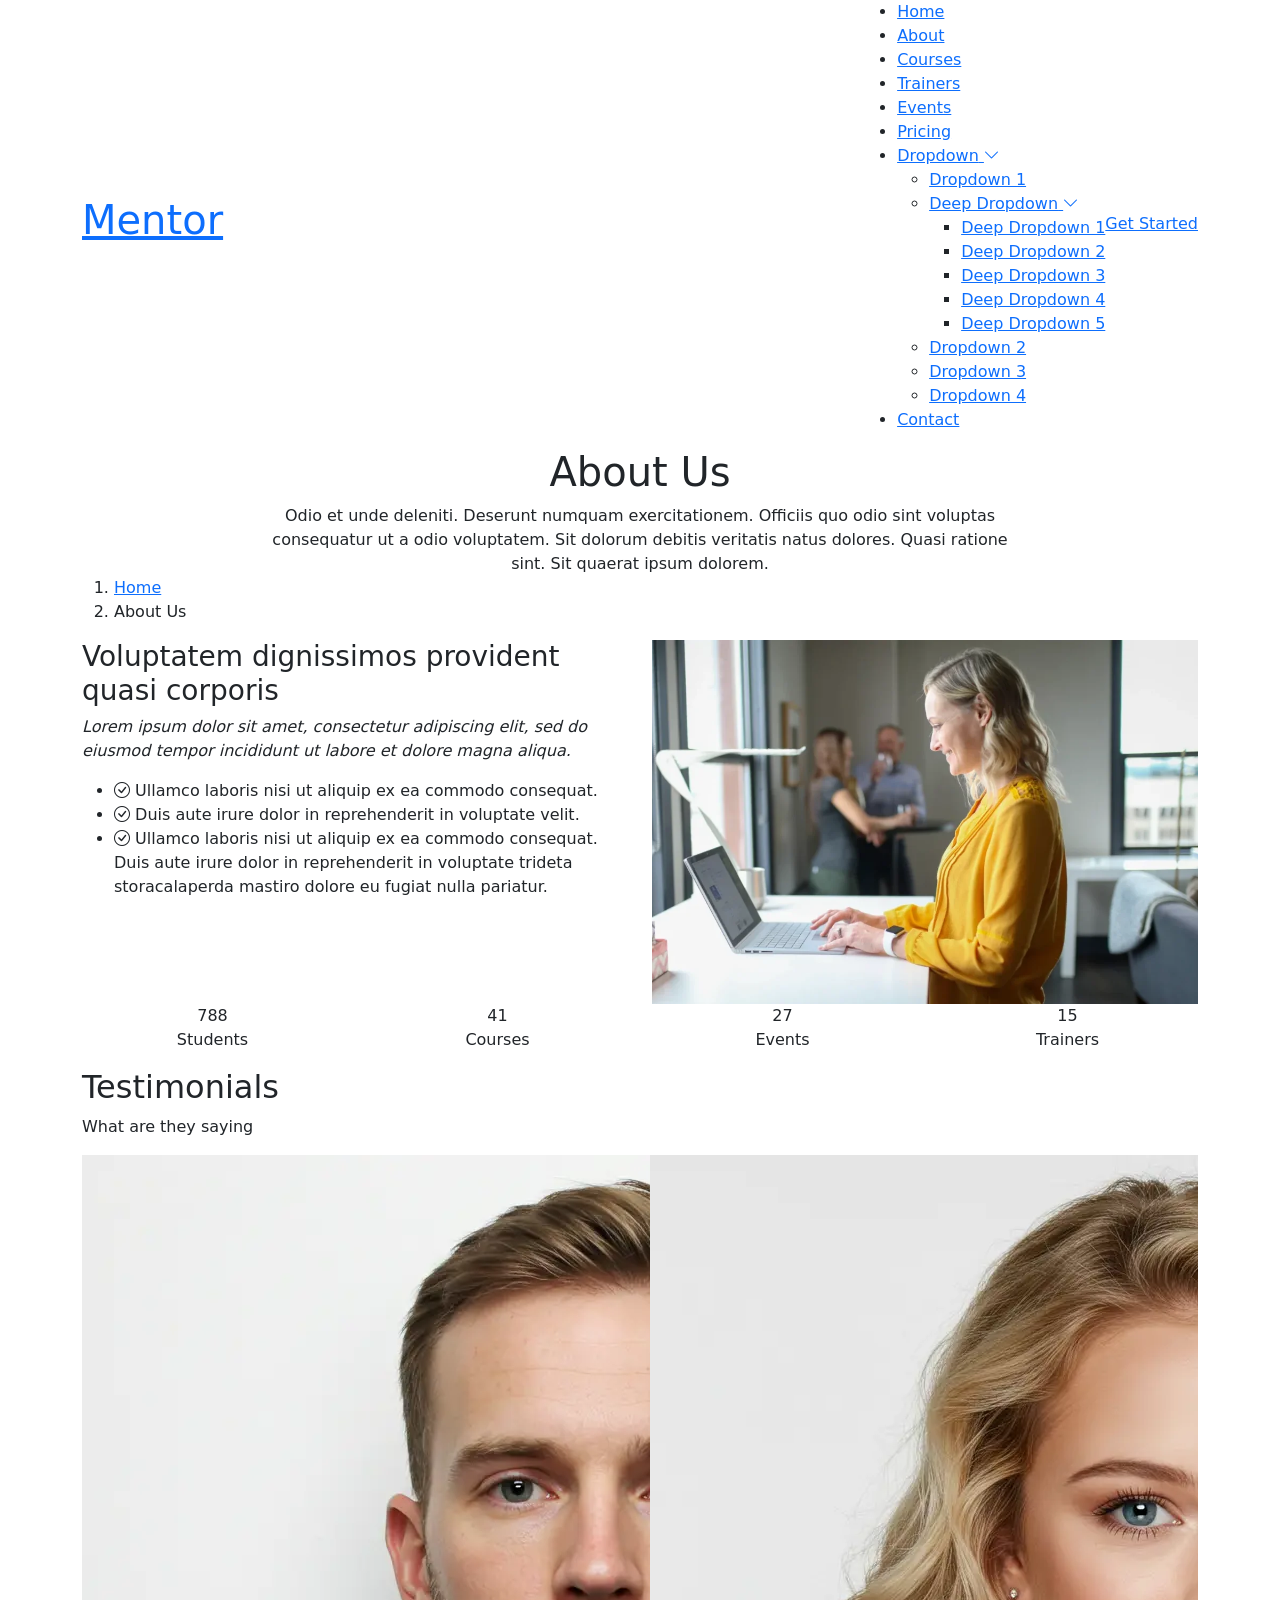
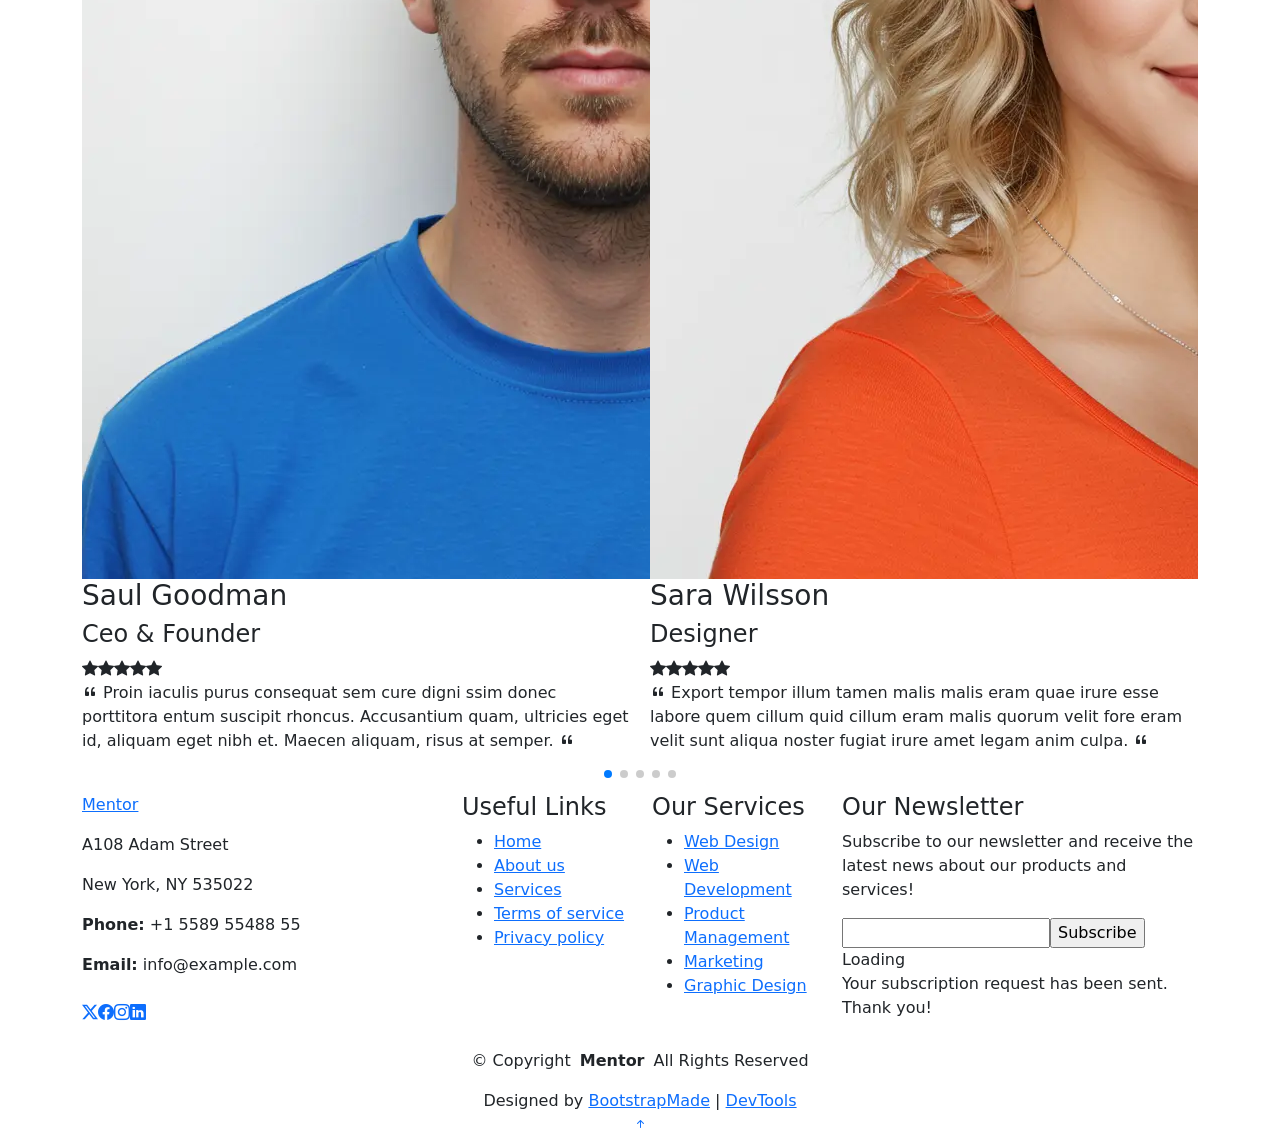
==== about.html @ e8a33dab "push to github" ====
<!DOCTYPE html>
<html lang="en">

<head>
  <meta charset="utf-8">
  <meta content="width=device-width, initial-scale=1.0" name="viewport">
  <title>About - Mentor Bootstrap Template</title>
  <meta name="description" content="">
  <meta name="keywords" content="">

  <!-- Favicons -->
  <link href="assets/img/favicon.png" rel="icon">
  <link href="assets/img/apple-touch-icon.png" rel="apple-touch-icon">

  <!-- Fonts -->
  <link href="https://fonts.googleapis.com" rel="preconnect">
  <link href="https://fonts.gstatic.com" rel="preconnect" crossorigin>
  <link href="https://fonts.googleapis.com/css2?family=Open+Sans:ital,wght@0,300;0,400;0,500;0,600;0,700;0,800;1,300;1,400;1,500;1,600;1,700;1,800&family=Poppins:ital,wght@0,100;0,200;0,300;0,400;0,500;0,600;0,700;0,800;0,900;1,100;1,200;1,300;1,400;1,500;1,600;1,700;1,800;1,900&family=Raleway:ital,wght@0,100;0,200;0,300;0,400;0,500;0,600;0,700;0,800;0,900;1,100;1,200;1,300;1,400;1,500;1,600;1,700;1,800;1,900&display=swap" rel="stylesheet">

  <!-- Vendor CSS Files -->
  <link href="assets/vendor/bootstrap/css/bootstrap.min.css" rel="stylesheet">
  <link href="assets/vendor/bootstrap-icons/bootstrap-icons.css" rel="stylesheet">
  <link href="assets/vendor/aos/aos.css" rel="stylesheet">
  <link href="assets/vendor/glightbox/css/glightbox.min.css" rel="stylesheet">
  <link href="assets/vendor/swiper/swiper-bundle.min.css" rel="stylesheet">

  <!-- Main CSS File -->
  <link href="assets/css/main.css" rel="stylesheet">

  <!-- =======================================================
  * Template Name: Mentor
  * Template URL: https://bootstrapmade.com/mentor-free-education-bootstrap-theme/
  * Updated: Jul 07 2025 with Bootstrap v5.3.7
  * Author: BootstrapMade.com
  * License: https://bootstrapmade.com/license/
  ======================================================== -->
</head>

<body class="about-page">

  <header id="header" class="header d-flex align-items-center sticky-top">
    <div class="container-fluid container-xl position-relative d-flex align-items-center">

      <a href="index.html" class="logo d-flex align-items-center me-auto">
        <!-- Uncomment the line below if you also wish to use an image logo -->
        <!-- <img src="assets/img/logo.webp" alt=""> -->
        <h1 class="sitename">Mentor</h1>
      </a>

      <nav id="navmenu" class="navmenu">
        <ul>
          <li><a href="index.html">Home<br></a></li>
          <li><a href="about.html" class="active">About</a></li>
          <li><a href="courses.html">Courses</a></li>
          <li><a href="trainers.html">Trainers</a></li>
          <li><a href="events.html">Events</a></li>
          <li><a href="pricing.html">Pricing</a></li>
          <li class="dropdown"><a href="#"><span>Dropdown</span> <i class="bi bi-chevron-down toggle-dropdown"></i></a>
            <ul>
              <li><a href="#">Dropdown 1</a></li>
              <li class="dropdown"><a href="#"><span>Deep Dropdown</span> <i class="bi bi-chevron-down toggle-dropdown"></i></a>
                <ul>
                  <li><a href="#">Deep Dropdown 1</a></li>
                  <li><a href="#">Deep Dropdown 2</a></li>
                  <li><a href="#">Deep Dropdown 3</a></li>
                  <li><a href="#">Deep Dropdown 4</a></li>
                  <li><a href="#">Deep Dropdown 5</a></li>
                </ul>
              </li>
              <li><a href="#">Dropdown 2</a></li>
              <li><a href="#">Dropdown 3</a></li>
              <li><a href="#">Dropdown 4</a></li>
            </ul>
          </li>
          <li><a href="contact.html">Contact</a></li>
        </ul>
        <i class="mobile-nav-toggle d-xl-none bi bi-list"></i>
      </nav>

      <a class="btn-getstarted" href="courses.html">Get Started</a>

    </div>
  </header>

  <main class="main">

    <!-- Page Title -->
    <div class="page-title" data-aos="fade">
      <div class="heading">
        <div class="container">
          <div class="row d-flex justify-content-center text-center">
            <div class="col-lg-8">
              <h1>About Us<br></h1>
              <p class="mb-0">Odio et unde deleniti. Deserunt numquam exercitationem. Officiis quo odio sint voluptas consequatur ut a odio voluptatem. Sit dolorum debitis veritatis natus dolores. Quasi ratione sint. Sit quaerat ipsum dolorem.</p>
            </div>
          </div>
        </div>
      </div>
      <nav class="breadcrumbs">
        <div class="container">
          <ol>
            <li><a href="index.html">Home</a></li>
            <li class="current">About Us<br></li>
          </ol>
        </div>
      </nav>
    </div><!-- End Page Title -->

    <!-- About Us Section -->
    <section id="about-us" class="section about-us">

      <div class="container">

        <div class="row gy-4">

          <div class="col-lg-6 order-1 order-lg-2" data-aos="fade-up" data-aos-delay="100">
            <img src="assets/img/about/about-1.webp" class="img-fluid" alt="">
          </div>

          <div class="col-lg-6 order-2 order-lg-1 content" data-aos="fade-up" data-aos-delay="200">
            <h3>Voluptatem dignissimos provident quasi corporis</h3>
            <p class="fst-italic">
              Lorem ipsum dolor sit amet, consectetur adipiscing elit, sed do eiusmod tempor incididunt ut labore et dolore
              magna aliqua.
            </p>
            <ul>
              <li><i class="bi bi-check-circle"></i> <span>Ullamco laboris nisi ut aliquip ex ea commodo consequat.</span></li>
              <li><i class="bi bi-check-circle"></i> <span>Duis aute irure dolor in reprehenderit in voluptate velit.</span></li>
              <li><i class="bi bi-check-circle"></i> <span>Ullamco laboris nisi ut aliquip ex ea commodo consequat. Duis aute irure dolor in reprehenderit in voluptate trideta storacalaperda mastiro dolore eu fugiat nulla pariatur.</span></li>
            </ul>
          </div>

        </div>

      </div>

    </section><!-- /About Us Section -->

    <!-- Counts Section -->
    <section id="counts" class="section counts light-background">

      <div class="container" data-aos="fade-up" data-aos-delay="100">

        <div class="row gy-4">

          <div class="col-lg-3 col-md-6">
            <div class="stats-item text-center w-100 h-100">
              <span data-purecounter-start="0" data-purecounter-end="1232" data-purecounter-duration="1" class="purecounter"></span>
              <p>Students</p>
            </div>
          </div><!-- End Stats Item -->

          <div class="col-lg-3 col-md-6">
            <div class="stats-item text-center w-100 h-100">
              <span data-purecounter-start="0" data-purecounter-end="64" data-purecounter-duration="1" class="purecounter"></span>
              <p>Courses</p>
            </div>
          </div><!-- End Stats Item -->

          <div class="col-lg-3 col-md-6">
            <div class="stats-item text-center w-100 h-100">
              <span data-purecounter-start="0" data-purecounter-end="42" data-purecounter-duration="1" class="purecounter"></span>
              <p>Events</p>
            </div>
          </div><!-- End Stats Item -->

          <div class="col-lg-3 col-md-6">
            <div class="stats-item text-center w-100 h-100">
              <span data-purecounter-start="0" data-purecounter-end="24" data-purecounter-duration="1" class="purecounter"></span>
              <p>Trainers</p>
            </div>
          </div><!-- End Stats Item -->

        </div>

      </div>

    </section><!-- /Counts Section -->

    <!-- Testimonials Section -->
    <section id="testimonials" class="testimonials section">

      <!-- Section Title -->
      <div class="container section-title" data-aos="fade-up">
        <h2>Testimonials</h2>
        <p>What are they saying</p>
      </div><!-- End Section Title -->

      <div class="container" data-aos="fade-up" data-aos-delay="100">

        <div class="swiper init-swiper">
          <script type="application/json" class="swiper-config">
            {
              "loop": true,
              "speed": 600,
              "autoplay": {
                "delay": 5000
              },
              "slidesPerView": "auto",
              "pagination": {
                "el": ".swiper-pagination",
                "type": "bullets",
                "clickable": true
              },
              "breakpoints": {
                "320": {
                  "slidesPerView": 1,
                  "spaceBetween": 40
                },
                "1200": {
                  "slidesPerView": 2,
                  "spaceBetween": 20
                }
              }
            }
          </script>
          <div class="swiper-wrapper">

            <div class="swiper-slide">
              <div class="testimonial-wrap">
                <div class="testimonial-item">
                  <img src="assets/img/person/person-m-9.webp" class="testimonial-img" alt="">
                  <h3>Saul Goodman</h3>
                  <h4>Ceo &amp; Founder</h4>
                  <div class="stars">
                    <i class="bi bi-star-fill"></i><i class="bi bi-star-fill"></i><i class="bi bi-star-fill"></i><i class="bi bi-star-fill"></i><i class="bi bi-star-fill"></i>
                  </div>
                  <p>
                    <i class="bi bi-quote quote-icon-left"></i>
                    <span>Proin iaculis purus consequat sem cure digni ssim donec porttitora entum suscipit rhoncus. Accusantium quam, ultricies eget id, aliquam eget nibh et. Maecen aliquam, risus at semper.</span>
                    <i class="bi bi-quote quote-icon-right"></i>
                  </p>
                </div>
              </div>
            </div><!-- End testimonial item -->

            <div class="swiper-slide">
              <div class="testimonial-wrap">
                <div class="testimonial-item">
                  <img src="assets/img/person/person-f-5.webp" class="testimonial-img" alt="">
                  <h3>Sara Wilsson</h3>
                  <h4>Designer</h4>
                  <div class="stars">
                    <i class="bi bi-star-fill"></i><i class="bi bi-star-fill"></i><i class="bi bi-star-fill"></i><i class="bi bi-star-fill"></i><i class="bi bi-star-fill"></i>
                  </div>
                  <p>
                    <i class="bi bi-quote quote-icon-left"></i>
                    <span>Export tempor illum tamen malis malis eram quae irure esse labore quem cillum quid cillum eram malis quorum velit fore eram velit sunt aliqua noster fugiat irure amet legam anim culpa.</span>
                    <i class="bi bi-quote quote-icon-right"></i>
                  </p>
                </div>
              </div>
            </div><!-- End testimonial item -->

            <div class="swiper-slide">
              <div class="testimonial-wrap">
                <div class="testimonial-item">
                  <img src="assets/img/person/person-f-12.webp" class="testimonial-img" alt="">
                  <h3>Jena Karlis</h3>
                  <h4>Store Owner</h4>
                  <div class="stars">
                    <i class="bi bi-star-fill"></i><i class="bi bi-star-fill"></i><i class="bi bi-star-fill"></i><i class="bi bi-star-fill"></i><i class="bi bi-star-fill"></i>
                  </div>
                  <p>
                    <i class="bi bi-quote quote-icon-left"></i>
                    <span>Enim nisi quem export duis labore cillum quae magna enim sint quorum nulla quem veniam duis minim tempor labore quem eram duis noster aute amet eram fore quis sint minim.</span>
                    <i class="bi bi-quote quote-icon-right"></i>
                  </p>
                </div>
              </div>
            </div><!-- End testimonial item -->

            <div class="swiper-slide">
              <div class="testimonial-wrap">
                <div class="testimonial-item">
                  <img src="assets/img/person/person-m-12.webp" class="testimonial-img" alt="">
                  <h3>Matt Brandon</h3>
                  <h4>Freelancer</h4>
                  <div class="stars">
                    <i class="bi bi-star-fill"></i><i class="bi bi-star-fill"></i><i class="bi bi-star-fill"></i><i class="bi bi-star-fill"></i><i class="bi bi-star-fill"></i>
                  </div>
                  <p>
                    <i class="bi bi-quote quote-icon-left"></i>
                    <span>Fugiat enim eram quae cillum dolore dolor amet nulla culpa multos export minim fugiat minim velit minim dolor enim duis veniam ipsum anim magna sunt elit fore quem dolore labore illum veniam.</span>
                    <i class="bi bi-quote quote-icon-right"></i>
                  </p>
                </div>
              </div>
            </div><!-- End testimonial item -->

            <div class="swiper-slide">
              <div class="testimonial-wrap">
                <div class="testimonial-item">
                  <img src="assets/img/person/person-m-13.webp" class="testimonial-img" alt="">
                  <h3>John Larson</h3>
                  <h4>Entrepreneur</h4>
                  <div class="stars">
                    <i class="bi bi-star-fill"></i><i class="bi bi-star-fill"></i><i class="bi bi-star-fill"></i><i class="bi bi-star-fill"></i><i class="bi bi-star-fill"></i>
                  </div>
                  <p>
                    <i class="bi bi-quote quote-icon-left"></i>
                    <span>Quis quorum aliqua sint quem legam fore sunt eram irure aliqua veniam tempor noster veniam enim culpa labore duis sunt culpa nulla illum cillum fugiat legam esse veniam culpa fore nisi cillum quid.</span>
                    <i class="bi bi-quote quote-icon-right"></i>
                  </p>
                </div>
              </div>
            </div><!-- End testimonial item -->

          </div>
          <div class="swiper-pagination"></div>
        </div>

      </div>

    </section><!-- /Testimonials Section -->

  </main>

  <footer id="footer" class="footer position-relative light-background">

    <div class="container footer-top">
      <div class="row gy-4">
        <div class="col-lg-4 col-md-6 footer-about">
          <a href="index.html" class="logo d-flex align-items-center">
            <span class="sitename">Mentor</span>
          </a>
          <div class="footer-contact pt-3">
            <p>A108 Adam Street</p>
            <p>New York, NY 535022</p>
            <p class="mt-3"><strong>Phone:</strong> <span>+1 5589 55488 55</span></p>
            <p><strong>Email:</strong> <span>info@example.com</span></p>
          </div>
          <div class="social-links d-flex mt-4">
            <a href=""><i class="bi bi-twitter-x"></i></a>
            <a href=""><i class="bi bi-facebook"></i></a>
            <a href=""><i class="bi bi-instagram"></i></a>
            <a href=""><i class="bi bi-linkedin"></i></a>
          </div>
        </div>

        <div class="col-lg-2 col-md-3 footer-links">
          <h4>Useful Links</h4>
          <ul>
            <li><a href="#">Home</a></li>
            <li><a href="#">About us</a></li>
            <li><a href="#">Services</a></li>
            <li><a href="#">Terms of service</a></li>
            <li><a href="#">Privacy policy</a></li>
          </ul>
        </div>

        <div class="col-lg-2 col-md-3 footer-links">
          <h4>Our Services</h4>
          <ul>
            <li><a href="#">Web Design</a></li>
            <li><a href="#">Web Development</a></li>
            <li><a href="#">Product Management</a></li>
            <li><a href="#">Marketing</a></li>
            <li><a href="#">Graphic Design</a></li>
          </ul>
        </div>

        <div class="col-lg-4 col-md-12 footer-newsletter">
          <h4>Our Newsletter</h4>
          <p>Subscribe to our newsletter and receive the latest news about our products and services!</p>
          <form action="#" method="post" class="email-form">
            <div class="newsletter-form"><input type="email" name="email"><input type="submit" value="Subscribe"></div>
            <div class="loading">Loading</div>
            <div class="error-message"></div>
            <div class="sent-message">Your subscription request has been sent. Thank you!</div>
          </form>
        </div>

      </div>
    </div>

    <div class="container copyright text-center mt-4">
      <p>© <span>Copyright</span> <strong class="px-1 sitename">Mentor</strong> <span>All Rights Reserved</span></p>
      <div class="credits">
        <!-- All the links in the footer should remain intact. -->
        <!-- You can delete the links only if you've purchased the pro version. -->
        <!-- Licensing information: https://bootstrapmade.com/license/ -->
        Designed by <a href="https://bootstrapmade.com/">BootstrapMade</a> | <a href="https://bootstrapmade.com/tools/">DevTools</a>
      </div>
    </div>

  </footer>

  <!-- Scroll Top -->
  <a href="#" id="scroll-top" class="scroll-top d-flex align-items-center justify-content-center"><i class="bi bi-arrow-up-short"></i></a>

  <!-- Preloader -->
  <div id="preloader"></div>

  <!-- Vendor JS Files -->
  <script src="assets/vendor/bootstrap/js/bootstrap.bundle.min.js"></script>
  <script src="assets/vendor/aos/aos.js"></script>
  <script src="assets/vendor/glightbox/js/glightbox.min.js"></script>
  <script src="assets/vendor/purecounter/purecounter_vanilla.js"></script>
  <script src="assets/vendor/swiper/swiper-bundle.min.js"></script>

  <!-- Main JS File -->
  <script src="assets/js/main.js"></script>

</body>

</html>
---- assets/css/main.css ----
/**
* Template Name: Mentor
* Template URL: https://bootstrapmade.com/mentor-free-education-bootstrap-theme/
* Updated: Jul 07 2025 with Bootstrap v5.3.7
* Author: BootstrapMade.com
* License: https://bootstrapmade.com/license/
*/

/*--------------------------------------------------------------
# Font & Color Variables
# Help: https://bootstrapmade.com/color-system/
--------------------------------------------------------------*/
/* Fonts */
:root {
  --default-font: "Open Sans",  system-ui, -apple-system, "Segoe UI", Roboto, "Helvetica Neue", Arial, "Noto Sans", "Liberation Sans", sans-serif, "Apple Color Emoji", "Segoe UI Emoji", "Segoe UI Symbol", "Noto Color Emoji";
  --heading-font: "Raleway",  sans-serif;
  --nav-font: "Poppins",  sans-serif;
}

/* Global Colors - The following color variables are used throughout the website. Updating them here will change the color scheme of the entire website */
:root { 
  --background-color: #ffffff; /* Background color for the entire website, including individual sections */
  --default-color: #444444; /* Default color used for the majority of the text content across the entire website */
  --heading-color: #37423b; /* Color for headings, subheadings and title throughout the website */
  --accent-color: #5fcf80; /* Accent color that represents your brand on the website. It's used for buttons, links, and other elements that need to stand out */
  --surface-color: #ffffff; /* The surface color is used as a background of boxed elements within sections, such as cards, icon boxes, or other elements that require a visual separation from the global background. */
  --contrast-color: #ffffff; /* Contrast color for text, ensuring readability against backgrounds of accent, heading, or default colors. */
}

/* Nav Menu Colors - The following color variables are used specifically for the navigation menu. They are separate from the global colors to allow for more customization options */
:root {
  --nav-color: #272828;  /* The default color of the main navmenu links */
  --nav-hover-color: #5fcf80; /* Applied to main navmenu links when they are hovered over or active */
  --nav-mobile-background-color: #ffffff; /* Used as the background color for mobile navigation menu */
  --nav-dropdown-background-color: #ffffff; /* Used as the background color for dropdown items that appear when hovering over primary navigation items */
  --nav-dropdown-color: #272828; /* Used for navigation links of the dropdown items in the navigation menu. */
  --nav-dropdown-hover-color: #5fcf80; /* Similar to --nav-hover-color, this color is applied to dropdown navigation links when they are hovered over. */
}

/* Color Presets - These classes override global colors when applied to any section or element, providing reuse of the sam color scheme. */

.light-background {
  --background-color: #f9f9f9;
  --surface-color: #ffffff;
}

.dark-background {
  --background-color: #060606;
  --default-color: #ffffff;
  --heading-color: #ffffff;
  --surface-color: #252525;
  --contrast-color: #ffffff;
}

/* Smooth scroll */
:root {
  scroll-behavior: smooth;
}

/*--------------------------------------------------------------
# General Styling & Shared Classes
--------------------------------------------------------------*/
body {
  color: var(--default-color);
  background-color: var(--background-color);
  font-family: var(--default-font);
}

a {
  color: var(--accent-color);
  text-decoration: none;
  transition: 0.3s;
}

a:hover {
  color: color-mix(in srgb, var(--accent-color), transparent 25%);
  text-decoration: none;
}

h1,
h2,
h3,
h4,
h5,
h6 {
  color: var(--heading-color);
  font-family: var(--heading-font);
}

/* Email Form Messages
------------------------------*/
.email-form .error-message {
  display: none;
  background: #df1529;
  color: #ffffff;
  text-align: left;
  padding: 15px;
  margin-bottom: 24px;
  font-weight: 600;
}

.email-form .sent-message {
  display: none;
  color: #ffffff;
  background: #059652;
  text-align: center;
  padding: 15px;
  margin-bottom: 24px;
  font-weight: 600;
}

.email-form .loading {
  display: none;
  background: var(--surface-color);
  text-align: center;
  padding: 15px;
  margin-bottom: 24px;
}

.email-form .loading:before {
  content: "";
  display: inline-block;
  border-radius: 50%;
  width: 24px;
  height: 24px;
  margin: 0 10px -6px 0;
  border: 3px solid var(--accent-color);
  border-top-color: var(--surface-color);
  animation: email-form-loading 1s linear infinite;
}

@keyframes email-form-loading {
  0% {
    transform: rotate(0deg);
  }

  100% {
    transform: rotate(360deg);
  }
}

/* Pulsating Play Button
------------------------------*/
.pulsating-play-btn {
  width: 94px;
  height: 94px;
  background: radial-gradient(var(--accent-color) 50%, color-mix(in srgb, var(--accent-color), transparent 75%) 52%);
  border-radius: 50%;
  display: block;
  position: relative;
  overflow: hidden;
}

.pulsating-play-btn:before {
  content: "";
  position: absolute;
  width: 120px;
  height: 120px;
  animation-delay: 0s;
  animation: pulsate-play-btn 2s;
  animation-direction: forwards;
  animation-iteration-count: infinite;
  animation-timing-function: steps;
  opacity: 1;
  border-radius: 50%;
  border: 5px solid color-mix(in srgb, var(--accent-color), transparent 30%);
  top: -15%;
  left: -15%;
  background: rgba(198, 16, 0, 0);
}

.pulsating-play-btn:after {
  content: "";
  position: absolute;
  left: 50%;
  top: 50%;
  transform: translateX(-40%) translateY(-50%);
  width: 0;
  height: 0;
  border-top: 10px solid transparent;
  border-bottom: 10px solid transparent;
  border-left: 15px solid #fff;
  z-index: 100;
  transition: all 400ms cubic-bezier(0.55, 0.055, 0.675, 0.19);
}

.pulsating-play-btn:hover:before {
  content: "";
  position: absolute;
  left: 50%;
  top: 50%;
  transform: translateX(-40%) translateY(-50%);
  width: 0;
  height: 0;
  border: none;
  border-top: 10px solid transparent;
  border-bottom: 10px solid transparent;
  border-left: 15px solid #fff;
  z-index: 200;
  animation: none;
  border-radius: 0;
}

.pulsating-play-btn:hover:after {
  border-left: 15px solid var(--accent-color);
  transform: scale(20);
}

@keyframes pulsate-play-btn {
  0% {
    transform: scale(0.6, 0.6);
    opacity: 1;
  }

  100% {
    transform: scale(1, 1);
    opacity: 0;
  }
}

/*--------------------------------------------------------------
# Global Header
--------------------------------------------------------------*/
.header {
  color: var(--default-color);
  background-color: var(--background-color);
  padding: 15px 0;
  transition: all 0.5s;
  z-index: 997;
}

.header .logo {
  line-height: 1;
}

.header .logo img {
  max-height: 36px;
  margin-right: 8px;
}

.header .logo h1 {
  font-weight: 700;
  font-size: 30px;
  margin: 0;
  letter-spacing: 1px;
  text-transform: uppercase;
  color: var(--accent-color);
}

.header .btn-getstarted,
.header .btn-getstarted:focus {
  color: var(--contrast-color);
  background: var(--accent-color);
  font-size: 14px;
  padding: 8px 25px;
  margin: 0 0 0 30px;
  border-radius: 50px;
  transition: 0.3s;
}

.header .btn-getstarted:hover,
.header .btn-getstarted:focus:hover {
  color: var(--contrast-color);
  background: color-mix(in srgb, var(--accent-color), transparent 15%);
}

@media (max-width: 1200px) {
  .header .logo {
    order: 1;
  }

  .header .btn-getstarted {
    order: 2;
    margin: 0 15px 0 0;
    padding: 6px 15px;
  }

  .header .navmenu {
    order: 3;
  }
}

.scrolled .header {
  box-shadow: 0px 0 18px rgba(0, 0, 0, 0.1);
}

/*--------------------------------------------------------------
# Navigation Menu
--------------------------------------------------------------*/
/* Navmenu - Desktop */
@media (min-width: 1200px) {
  .navmenu {
    padding: 0;
  }

  .navmenu ul {
    margin: 0;
    padding: 0;
    display: flex;
    list-style: none;
    align-items: center;
  }

  .navmenu li {
    position: relative;
  }

  .navmenu a,
  .navmenu a:focus {
    color: var(--nav-color);
    padding: 18px 15px;
    font-size: 16px;
    font-family: var(--nav-font);
    font-weight: 400;
    display: flex;
    align-items: center;
    justify-content: space-between;
    white-space: nowrap;
    transition: 0.3s;
  }

  .navmenu a i,
  .navmenu a:focus i {
    font-size: 12px;
    line-height: 0;
    margin-left: 5px;
    transition: 0.3s;
  }

  .navmenu li:last-child a {
    padding-right: 0;
  }

  .navmenu li:hover>a,
  .navmenu .active,
  .navmenu .active:focus {
    color: var(--nav-hover-color);
  }

  .navmenu .dropdown ul {
    margin: 0;
    padding: 10px 0;
    background: var(--nav-dropdown-background-color);
    display: block;
    position: absolute;
    visibility: hidden;
    left: 14px;
    top: 130%;
    opacity: 0;
    transition: 0.3s;
    border-radius: 4px;
    z-index: 99;
    box-shadow: 0px 0px 30px rgba(0, 0, 0, 0.1);
  }

  .navmenu .dropdown ul li {
    min-width: 200px;
  }

  .navmenu .dropdown ul a {
    padding: 10px 20px;
    font-size: 15px;
    text-transform: none;
    color: var(--nav-dropdown-color);
  }

  .navmenu .dropdown ul a i {
    font-size: 12px;
  }

  .navmenu .dropdown ul a:hover,
  .navmenu .dropdown ul .active:hover,
  .navmenu .dropdown ul li:hover>a {
    color: var(--nav-dropdown-hover-color);
  }

  .navmenu .dropdown:hover>ul {
    opacity: 1;
    top: 100%;
    visibility: visible;
  }

  .navmenu .dropdown .dropdown ul {
    top: 0;
    left: -90%;
    visibility: hidden;
  }

  .navmenu .dropdown .dropdown:hover>ul {
    opacity: 1;
    top: 0;
    left: -100%;
    visibility: visible;
  }
}

/* Navmenu - Mobile */
@media (max-width: 1199px) {
  .mobile-nav-toggle {
    color: var(--nav-color);
    font-size: 28px;
    line-height: 0;
    margin-right: 10px;
    cursor: pointer;
    transition: color 0.3s;
  }

  .navmenu {
    padding: 0;
    z-index: 9997;
  }

  .navmenu ul {
    display: none;
    list-style: none;
    position: absolute;
    inset: 60px 20px 20px 20px;
    padding: 10px 0;
    margin: 0;
    border-radius: 6px;
    background-color: var(--nav-mobile-background-color);
    border: 1px solid color-mix(in srgb, var(--default-color), transparent 90%);
    box-shadow: none;
    overflow-y: auto;
    transition: 0.3s;
    z-index: 9998;
  }

  .navmenu a,
  .navmenu a:focus {
    color: var(--nav-dropdown-color);
    padding: 10px 20px;
    font-family: var(--nav-font);
    font-size: 17px;
    font-weight: 500;
    display: flex;
    align-items: center;
    justify-content: space-between;
    white-space: nowrap;
    transition: 0.3s;
  }

  .navmenu a i,
  .navmenu a:focus i {
    font-size: 12px;
    line-height: 0;
    margin-left: 5px;
    width: 30px;
    height: 30px;
    display: flex;
    align-items: center;
    justify-content: center;
    border-radius: 50%;
    transition: 0.3s;
    background-color: color-mix(in srgb, var(--accent-color), transparent 90%);
  }

  .navmenu a i:hover,
  .navmenu a:focus i:hover {
    background-color: var(--accent-color);
    color: var(--contrast-color);
  }

  .navmenu a:hover,
  .navmenu .active,
  .navmenu .active:focus {
    color: var(--nav-dropdown-hover-color);
  }

  .navmenu .active i,
  .navmenu .active:focus i {
    background-color: var(--accent-color);
    color: var(--contrast-color);
    transform: rotate(180deg);
  }

  .navmenu .dropdown ul {
    position: static;
    display: none;
    z-index: 99;
    padding: 10px 0;
    margin: 10px 20px;
    background-color: var(--nav-dropdown-background-color);
    transition: all 0.5s ease-in-out;
  }

  .navmenu .dropdown ul ul {
    background-color: rgba(33, 37, 41, 0.1);
  }

  .navmenu .dropdown>.dropdown-active {
    display: block;
    background-color: rgba(33, 37, 41, 0.03);
  }

  .mobile-nav-active {
    overflow: hidden;
  }

  .mobile-nav-active .mobile-nav-toggle {
    color: #fff;
    position: absolute;
    font-size: 32px;
    top: 15px;
    right: 15px;
    margin-right: 0;
    z-index: 9999;
  }

  .mobile-nav-active .navmenu {
    position: fixed;
    overflow: hidden;
    inset: 0;
    background: rgba(33, 37, 41, 0.8);
    transition: 0.3s;
  }

  .mobile-nav-active .navmenu>ul {
    display: block;
  }
}

/*--------------------------------------------------------------
# Global Footer
--------------------------------------------------------------*/
.footer {
  color: var(--default-color);
  background-color: var(--background-color);
  font-size: 14px;
  padding-bottom: 50px;
  position: relative;
}

.footer .footer-top {
  padding-top: 50px;
}

.footer .footer-about .logo {
  margin-bottom: 0;
}

.footer .footer-about .logo img {
  max-height: 40px;
  margin-right: 6px;
}

.footer .footer-about .logo span {
  font-size: 26px;
  font-weight: 700;
  letter-spacing: 1px;
  font-family: var(--heading-font);
  color: var(--heading-color);
}

.footer .footer-about p {
  font-size: 14px;
  font-family: var(--heading-font);
}

.footer .social-links a {
  display: flex;
  align-items: center;
  justify-content: center;
  width: 40px;
  height: 40px;
  border-radius: 50%;
  border: 1px solid color-mix(in srgb, var(--default-color), transparent 50%);
  font-size: 16px;
  color: color-mix(in srgb, var(--default-color), transparent 30%);
  margin-right: 10px;
  transition: 0.3s;
}

.footer .social-links a:hover {
  color: var(--accent-color);
  border-color: var(--accent-color);
}

.footer h4 {
  font-size: 16px;
  font-weight: bold;
  position: relative;
  padding-bottom: 12px;
}

.footer .footer-links {
  margin-bottom: 30px;
}

.footer .footer-links ul {
  list-style: none;
  padding: 0;
  margin: 0;
}

.footer .footer-links ul i {
  padding-right: 2px;
  font-size: 12px;
  line-height: 0;
}

.footer .footer-links ul li {
  padding: 10px 0;
  display: flex;
  align-items: center;
}

.footer .footer-links ul li:first-child {
  padding-top: 0;
}

.footer .footer-links ul a {
  color: color-mix(in srgb, var(--default-color), transparent 30%);
  display: inline-block;
  line-height: 1;
}

.footer .footer-links ul a:hover {
  color: var(--accent-color);
}

.footer .footer-contact p {
  margin-bottom: 5px;
}

.footer .footer-newsletter .newsletter-form {
  margin-top: 30px;
  margin-bottom: 15px;
  padding: 6px 8px;
  position: relative;
  border-radius: 50px;
  border: 1px solid color-mix(in srgb, var(--default-color), transparent 80%);
  display: flex;
  background-color: var(--surface-color);
  transition: 0.3s;
}

.footer .footer-newsletter .newsletter-form:focus-within {
  border-color: var(--accent-color);
}

.footer .footer-newsletter .newsletter-form input[type=email] {
  border: 0;
  padding: 4px 8px;
  width: 100%;
  background-color: var(--surface-color);
  color: var(--default-color);
}

.footer .footer-newsletter .newsletter-form input[type=email]:focus-visible {
  outline: none;
}

.footer .footer-newsletter .newsletter-form input[type=submit] {
  border: 0;
  font-size: 16px;
  padding: 0 20px 2px 20px;
  margin: -7px -8px -7px 0;
  background: var(--accent-color);
  color: var(--contrast-color);
  transition: 0.3s;
  border-radius: 50px;
}

.footer .footer-newsletter .newsletter-form input[type=submit]:hover {
  background: color-mix(in srgb, var(--accent-color), transparent 20%);
}

.footer .copyright {
  padding-top: 25px;
  padding-bottom: 25px;
  background-color: color-mix(in srgb, var(--default-color), transparent 95%);
}

.footer .copyright p {
  margin-bottom: 0;
}

.footer .credits {
  margin-top: 6px;
  font-size: 13px;
}

/*--------------------------------------------------------------
# Preloader
--------------------------------------------------------------*/
#preloader {
  position: fixed;
  inset: 0;
  z-index: 999999;
  overflow: hidden;
  background: var(--background-color);
  transition: all 0.6s ease-out;
}

#preloader:before {
  content: "";
  position: fixed;
  top: calc(50% - 30px);
  left: calc(50% - 30px);
  border: 6px solid #ffffff;
  border-color: var(--accent-color) transparent var(--accent-color) transparent;
  border-radius: 50%;
  width: 60px;
  height: 60px;
  animation: animate-preloader 1.5s linear infinite;
}

@keyframes animate-preloader {
  0% {
    transform: rotate(0deg);
  }

  100% {
    transform: rotate(360deg);
  }
}

/*--------------------------------------------------------------
# Scroll Top Button
--------------------------------------------------------------*/
.scroll-top {
  position: fixed;
  visibility: hidden;
  opacity: 0;
  right: 15px;
  bottom: -15px;
  z-index: 99999;
  background-color: var(--accent-color);
  width: 44px;
  height: 44px;
  border-radius: 50px;
  transition: all 0.4s;
}

.scroll-top i {
  font-size: 24px;
  color: var(--contrast-color);
  line-height: 0;
}

.scroll-top:hover {
  background-color: color-mix(in srgb, var(--accent-color), transparent 20%);
  color: var(--contrast-color);
}

.scroll-top.active {
  visibility: visible;
  opacity: 1;
  bottom: 15px;
}

/*--------------------------------------------------------------
# Disable aos animation delay on mobile devices
--------------------------------------------------------------*/
@media screen and (max-width: 768px) {
  [data-aos-delay] {
    transition-delay: 0 !important;
  }
}

/*--------------------------------------------------------------
# Global Page Titles & Breadcrumbs
--------------------------------------------------------------*/
.page-title {
  --default-color: var(--contrast-color);
  --background-color: var(--accent-color);
  --heading-color: var(--contrast-color);
  color: var(--default-color);
  background-color: var(--background-color);
  position: relative;
}

.page-title .heading {
  padding: 80px 0;
  border-top: 1px solid color-mix(in srgb, var(--default-color), transparent 90%);
}

.page-title .heading h1 {
  font-size: 38px;
  font-weight: 700;
}

.page-title nav {
  background-color: color-mix(in srgb, var(--accent-color) 90%, black 5%);
  padding: 20px 0;
}

.page-title nav a {
  color: var(--default-color);
}

.page-title nav ol {
  display: flex;
  flex-wrap: wrap;
  list-style: none;
  margin: 0;
  font-size: 16px;
  font-weight: 600;
}

.page-title nav ol li+li {
  padding-left: 10px;
}

.page-title nav ol li+li::before {
  content: "/";
  display: inline-block;
  padding-right: 10px;
  color: color-mix(in srgb, var(--default-color), transparent 70%);
}

/*--------------------------------------------------------------
# Global Sections
--------------------------------------------------------------*/
section,
.section {
  color: var(--default-color);
  background-color: var(--background-color);
  padding: 60px 0;
  scroll-margin-top: 900px;
  overflow: clip;
}

@media (max-width: 1199px) {

  section,
  .section {
    scroll-margin-top: 66px;
  }
}

/*--------------------------------------------------------------
# Global Section Titles
--------------------------------------------------------------*/
.section-title {
  padding-bottom: 60px;
  position: relative;
}

.section-title h2 {
  font-size: 14px;
  font-weight: 500;
  padding: 0;
  line-height: 1px;
  margin: 0;
  letter-spacing: 1.5px;
  text-transform: uppercase;
  color: color-mix(in srgb, var(--default-color), transparent 50%);
  position: relative;
}

.section-title h2::after {
  content: "";
  width: 120px;
  height: 1px;
  display: inline-block;
  background: var(--accent-color);
  margin: 4px 10px;
}

.section-title p {
  color: var(--heading-color);
  margin: 0;
  font-size: 36px;
  font-weight: 700;
  font-family: var(--nav-font);
  text-transform: uppercase;
}

/*--------------------------------------------------------------
# Hero Section
--------------------------------------------------------------*/
.hero {
  width: 100%;
  min-height: 80vh;
  position: relative;
  padding: 80px 0;
  display: flex;
  align-items: center;
  justify-content: center;
  color: var(--default-color);
}

.hero img {
  position: absolute;
  inset: 0;
  display: block;
  width: 100%;
  height: 100%;
  object-fit: cover;
  z-index: 1;
}

.hero:before {
  content: "";
  background: color-mix(in srgb, var(--background-color), transparent 60%);
  position: absolute;
  inset: 0;
  z-index: 2;
}

.hero .container {
  position: relative;
  z-index: 3;
}

.hero h2 {
  margin: 0;
  font-size: 48px;
  font-weight: 700;
}

.hero p {
  color: color-mix(in srgb, var(--default-color), transparent 20%);
  margin: 10px 0 0 0;
  font-size: 24px;
}

.hero .btn-get-started {
  font-weight: 500;
  font-size: 15px;
  letter-spacing: 1px;
  display: inline-block;
  padding: 8px 35px 10px 35px;
  border-radius: 50px;
  transition: 0.4s;
  margin-top: 30px;
  border: 2px solid var(--default-color);
  color: var(--default-color);
}

.hero .btn-get-started:hover {
  background: var(--accent-color);
  border: 2px solid var(--accent-color);
}

@media (max-width: 768px) {
  .hero h2 {
    font-size: 32px;
  }

  .hero p {
    font-size: 18px;
  }
}

/*--------------------------------------------------------------
# About Section
--------------------------------------------------------------*/
.about .content h3 {
  font-size: 2rem;
  font-weight: 700;
}

.about .content ul {
  list-style: none;
  padding: 0;
}

.about .content ul li {
  padding-bottom: 10px;
}

.about .content ul i {
  font-size: 1.25rem;
  margin-right: 4px;
  color: var(--accent-color);
}

.about .content p:last-child {
  margin-bottom: 0;
}

.about .content .read-more {
  background: var(--accent-color);
  color: var(--contrast-color);
  font-family: var(--heading-font);
  font-weight: 500;
  font-size: 15px;
  letter-spacing: 1px;
  padding: 10px 24px 12px 24px;
  border-radius: 50px;
  transition: 0.3s;
  display: inline-flex;
  align-items: center;
  justify-content: center;
}

.about .content .read-more i {
  font-size: 18px;
  margin-left: 5px;
  line-height: 0;
  transition: 0.3s;
}

.about .content .read-more:hover {
  background: color-mix(in srgb, var(--accent-color), transparent 20%);
  padding-right: 19px;
}

.about .content .read-more:hover i {
  margin-left: 10px;
}

/*--------------------------------------------------------------
# Counts Section
--------------------------------------------------------------*/
.counts {
  padding: 25px 0;
}

.counts .stats-item {
  padding: 30px;
  width: 100%;
}

.counts .stats-item span {
  font-size: 48px;
  display: block;
  color: var(--accent-color);
  font-weight: 700;
}

.counts .stats-item p {
  color: color-mix(in srgb, var(--default-color), transparent 40%);
  padding: 0;
  margin: 0;
  font-family: var(--heading-font);
  font-size: 15px;
  font-weight: 600;
}

/*--------------------------------------------------------------
# Why Us Section
--------------------------------------------------------------*/
.why-us .why-box {
  color: var(--contrast-color);
  background: var(--accent-color);
  padding: 30px;
}

.why-us .why-box h3 {
  color: var(--contrast-color);
  font-weight: 700;
  font-size: 34px;
  margin-bottom: 30px;
}

.why-us .why-box p {
  margin-bottom: 30px;
}

.why-us .why-box .more-btn {
  display: inline-block;
  background: color-mix(in srgb, var(--contrast-color), transparent 85%);
  padding: 8px 40px 10px 40px;
  color: var(--contrast-color);
  transition: all ease-in-out 0.4s;
  border-radius: 50px;
}

.why-us .why-box .more-btn i {
  font-size: 14px;
}

.why-us .why-box .more-btn:hover {
  color: var(--accent-color);
  background: var(--surface-color);
}

.why-us .icon-box {
  background-color: var(--surface-color);
  text-align: center;
  padding: 40px 30px;
  width: 100%;
  height: 100%;
  border: 1px solid color-mix(in srgb, var(--default-color), transparent 90%);
}

.why-us .icon-box i {
  color: var(--accent-color);
  font-size: 32px;
  margin-bottom: 30px;
  background: color-mix(in srgb, var(--accent-color), transparent 95%);
  border-radius: 50px;
  display: flex;
  align-items: center;
  justify-content: center;
  width: 72px;
  height: 72px;
  transition: 0.3s;
}

.why-us .icon-box h4 {
  font-size: 20px;
  font-weight: 700;
  margin: 0 0 30px 0;
}

.why-us .icon-box p {
  font-size: 15px;
  color: color-mix(in srgb, var(--default-color), transparent 30%);
}

.why-us .icon-box:hover i {
  color: var(--contrast-color);
  background: var(--accent-color);
}

/*--------------------------------------------------------------
# Features Section
--------------------------------------------------------------*/
.features {
  padding: 10px 0;
}

.features .features-item {
  background-color: var(--surface-color);
  display: flex;
  align-items: center;
  padding: 20px;
  transition: 0.3s;
  border: 1px solid color-mix(in srgb, var(--default-color), transparent 90%);
  position: relative;
}

.features .features-item i {
  font-size: 32px;
  padding-right: 10px;
  line-height: 0;
}

.features .features-item h3 {
  font-weight: 700;
  margin: 0;
  padding: 0;
  line-height: 1;
  font-size: 16px;
}

.features .features-item h3 a {
  color: var(--heading-color);
  transition: 0.3s;
}

.features .features-item:hover {
  border-color: var(--accent-color);
}

.features .features-item:hover h3 a {
  color: var(--accent-color);
}

/*--------------------------------------------------------------
# Courses Section
--------------------------------------------------------------*/
.courses .course-item {
  background-color: var(--surface-color);
  border: 1px solid color-mix(in srgb, var(--default-color), transparent 90%);
  border-radius: 5px;
}

.courses .course-content {
  padding: 15px;
}

.courses .course-content h3 {
  font-weight: 700;
  font-size: 20px;
}

.courses .course-content h3 a {
  color: var(--heading-color);
  transition: 0.3s;
}

.courses .course-content h3 a:hover {
  color: var(--accent-color);
}

.courses .course-content .category {
  background: var(--accent-color);
  color: var(--contrast-color);
  font-size: 14px;
  padding: 6px 14px;
  margin: 0;
  border-radius: 5px;
}

.courses .course-content .price {
  margin: 0;
  font-weight: 700;
  font-size: 18px;
  color: color-mix(in srgb, var(--default-color), transparent 20%);
}

.courses .course-content .description {
  font-size: 14px;
  color: color-mix(in srgb, var(--default-color), transparent 20%);
}

.courses .trainer {
  padding-top: 15px;
  border-top: 1px solid color-mix(in srgb, var(--default-color), transparent 90%);
}

.courses .trainer .trainer-profile img {
  max-width: 50px;
  border-radius: 50px;
}

.courses .trainer .trainer-profile .trainer-link {
  padding-left: 10px;
  font-weight: 600;
  font-size: 16px;
  color: color-mix(in srgb, var(--default-color), transparent 20%);
  transition: 0.3s;
}

.courses .trainer .trainer-profile .trainer-link:hover {
  color: var(--accent-color);
}

.courses .trainer .trainer-rank {
  font-size: 18px;
  color: color-mix(in srgb, var(--default-color), transparent 60%);
}

.courses .trainer .trainer-rank .user-icon {
  font-size: 22px;
}

/*--------------------------------------------------------------
# Trainers Index Section
--------------------------------------------------------------*/
.trainers-index .member {
  background-color: var(--surface-color);
  border: 1px solid color-mix(in srgb, var(--default-color), transparent 90%);
  text-align: center;
  margin-bottom: 20px;
}

.trainers-index .member img {
  margin: -1px -1px 30px -1px;
}

.trainers-index .member .member-content {
  padding: 0 20px 30px 20px;
}

.trainers-index .member h4 {
  font-weight: 700;
  margin-bottom: 2px;
  font-size: 18px;
}

.trainers-index .member span {
  font-style: italic;
  display: block;
  font-size: 13px;
  color: color-mix(in srgb, var(--default-color), transparent 20%);
}

.trainers-index .member p {
  padding-top: 10px;
  font-size: 14px;
  font-style: italic;
  color: color-mix(in srgb, var(--default-color), transparent 40%);
}

.trainers-index .member .social {
  margin-top: 15px;
}

.trainers-index .member .social a {
  color: color-mix(in srgb, var(--default-color), transparent 60%);
  transition: 0.3s;
}

.trainers-index .member .social a:hover {
  color: var(--accent-color);
}

.trainers-index .member .social i {
  font-size: 18px;
  margin: 0 2px;
}

/*--------------------------------------------------------------
# About Us Section
--------------------------------------------------------------*/
.about-us .content h3 {
  font-size: 2rem;
  font-weight: 700;
}

.about-us .content ul {
  list-style: none;
  padding: 0;
}

.about-us .content ul li {
  padding-bottom: 10px;
}

.about-us .content ul i {
  font-size: 1.25rem;
  margin-right: 4px;
  color: var(--accent-color);
}

.about-us .content p:last-child {
  margin-bottom: 0;
}

/*--------------------------------------------------------------
# Testimonials Section
--------------------------------------------------------------*/
.testimonials .testimonial-wrap {
  padding-left: 50px;
}

.testimonials .testimonials-carousel,
.testimonials .testimonials-slider {
  overflow: hidden;
}

.testimonials .testimonial-item {
  background-color: var(--surface-color);
  border: 1px solid color-mix(in srgb, var(--default-color), transparent 90%);
  box-sizing: content-box;
  padding: 30px 30px 30px 60px;
  margin: 30px 15px;
  min-height: 200px;
  position: relative;
}

.testimonials .testimonial-item .testimonial-img {
  width: 90px;
  border-radius: 10px;
  border: 6px solid var(--background-color);
  position: absolute;
  left: -45px;
}

.testimonials .testimonial-item h3 {
  font-size: 18px;
  font-weight: bold;
  margin: 10px 0 5px 0;
}

.testimonials .testimonial-item h4 {
  color: color-mix(in srgb, var(--default-color), transparent 50%);
  font-size: 14px;
  margin: 0;
}

.testimonials .testimonial-item .stars {
  margin: 10px 0;
}

.testimonials .testimonial-item .stars i {
  color: #ffc107;
  margin: 0 1px;
}

.testimonials .testimonial-item .quote-icon-left,
.testimonials .testimonial-item .quote-icon-right {
  color: color-mix(in srgb, var(--accent-color), transparent 60%);
  font-size: 26px;
  line-height: 0;
}

.testimonials .testimonial-item .quote-icon-left {
  display: inline-block;
  left: -5px;
  position: relative;
}

.testimonials .testimonial-item .quote-icon-right {
  display: inline-block;
  right: -5px;
  position: relative;
  top: 10px;
  transform: scale(-1, -1);
}

.testimonials .testimonial-item p {
  font-style: italic;
  margin: 15px auto 15px auto;
}

.testimonials .swiper-wrapper {
  height: auto;
}

.testimonials .swiper-pagination {
  margin-top: 20px;
  position: relative;
}

.testimonials .swiper-pagination .swiper-pagination-bullet {
  width: 12px;
  height: 12px;
  background-color: var(--background-color);
  opacity: 1;
  border: 1px solid var(--accent-color);
}

.testimonials .swiper-pagination .swiper-pagination-bullet-active {
  background-color: var(--accent-color);
}

@media (max-width: 767px) {
  .testimonials .testimonial-wrap {
    padding-left: 0;
  }

  .testimonials .testimonials-carousel,
  .testimonials .testimonials-slider {
    overflow: hidden;
  }

  .testimonials .testimonial-item {
    padding: 30px;
    margin: 15px;
  }

  .testimonials .testimonial-item .testimonial-img {
    position: static;
    left: auto;
  }
}

/*--------------------------------------------------------------
# Course Details Section
--------------------------------------------------------------*/
.course-details .course-header {
  margin-bottom: 40px;
}

.course-details .course-header .course-image {
  margin-bottom: 20px;
  border-radius: 12px;
  overflow: hidden;
}

.course-details .course-header .course-image img {
  width: 100%;
  height: 400px;
  object-fit: cover;
}

.course-details .course-header .course-meta {
  display: flex;
  justify-content: space-between;
  align-items: center;
  flex-wrap: wrap;
  gap: 20px;
}

@media (max-width: 768px) {
  .course-details .course-header .course-meta {
    flex-direction: column;
    align-items: flex-start;
  }
}

.course-details .course-header .instructor {
  display: flex;
  align-items: center;
  gap: 15px;
}

.course-details .course-header .instructor .instructor-avatar {
  width: 60px;
  height: 60px;
  border-radius: 50%;
  object-fit: cover;
}

.course-details .course-header .instructor .instructor-info h6 {
  margin: 0;
  font-size: 16px;
  font-weight: 600;
  color: var(--heading-color);
}

.course-details .course-header .instructor .instructor-info span {
  font-size: 14px;
  color: color-mix(in srgb, var(--default-color), transparent 30%);
}

.course-details .course-header .course-stats {
  display: flex;
  gap: 25px;
}

@media (max-width: 576px) {
  .course-details .course-header .course-stats {
    flex-wrap: wrap;
    gap: 15px;
  }
}

.course-details .course-header .course-stats .stat-item {
  display: flex;
  align-items: center;
  gap: 8px;
  font-size: 14px;
  color: var(--default-color);
}

.course-details .course-header .course-stats .stat-item i {
  color: var(--accent-color);
}

.course-details .course-content {
  margin-bottom: 50px;
}

.course-details .course-content h2 {
  font-size: 32px;
  margin-bottom: 25px;
  color: var(--heading-color);
}

@media (max-width: 768px) {
  .course-details .course-content h2 {
    font-size: 26px;
  }
}

.course-details .course-content .course-description {
  margin-bottom: 40px;
}

.course-details .course-content .course-description p {
  font-size: 16px;
  line-height: 1.7;
  margin-bottom: 15px;
  color: var(--default-color);
}

.course-details .course-content .what-you-learn {
  background-color: var(--surface-color);
  padding: 30px;
  border-radius: 12px;
  border: 1px solid color-mix(in srgb, var(--default-color), transparent 90%);
}

.course-details .course-content .what-you-learn h3 {
  font-size: 24px;
  margin-bottom: 25px;
  color: var(--heading-color);
}

.course-details .course-content .what-you-learn .learn-list {
  list-style: none;
  padding: 0;
  margin: 0;
}

.course-details .course-content .what-you-learn .learn-list li {
  display: flex;
  align-items: flex-start;
  gap: 12px;
  margin-bottom: 15px;
  font-size: 15px;
  line-height: 1.6;
  color: var(--default-color);
}

.course-details .course-content .what-you-learn .learn-list li i {
  color: var(--accent-color);
  font-size: 18px;
  margin-top: 2px;
  flex-shrink: 0;
}

.course-details .course-curriculum {
  margin-bottom: 50px;
}

.course-details .course-curriculum h3 {
  font-size: 24px;
  margin-bottom: 30px;
  color: var(--heading-color);
}

.course-details .course-curriculum .curriculum-section {
  margin-bottom: 25px;
  border: 1px solid color-mix(in srgb, var(--default-color), transparent 90%);
  border-radius: 8px;
  overflow: hidden;
}

.course-details .course-curriculum .curriculum-section .section-header {
  background-color: var(--surface-color);
  padding: 20px;
  display: flex;
  justify-content: space-between;
  align-items: center;
  border-bottom: 1px solid color-mix(in srgb, var(--default-color), transparent 90%);
}

@media (max-width: 576px) {
  .course-details .course-curriculum .curriculum-section .section-header {
    flex-direction: column;
    align-items: flex-start;
    gap: 10px;
  }
}

.course-details .course-curriculum .curriculum-section .section-header h4 {
  font-size: 18px;
  margin: 0;
  color: var(--heading-color);
}

.course-details .course-curriculum .curriculum-section .section-header .lessons-count {
  font-size: 14px;
  color: color-mix(in srgb, var(--default-color), transparent 30%);
}

.course-details .course-curriculum .curriculum-section .lessons {
  padding: 0;
}

.course-details .course-curriculum .curriculum-section .lessons .lesson-item {
  padding: 15px 20px;
  display: flex;
  justify-content: space-between;
  align-items: center;
  border-bottom: 1px solid color-mix(in srgb, var(--default-color), transparent 95%);
  transition: background-color 0.3s;
}

.course-details .course-curriculum .curriculum-section .lessons .lesson-item:hover {
  background-color: color-mix(in srgb, var(--accent-color), transparent 95%);
}

.course-details .course-curriculum .curriculum-section .lessons .lesson-item:last-child {
  border-bottom: none;
}

.course-details .course-curriculum .curriculum-section .lessons .lesson-item .lesson-info {
  display: flex;
  align-items: center;
  gap: 12px;
}

.course-details .course-curriculum .curriculum-section .lessons .lesson-item .lesson-info i {
  color: var(--accent-color);
  font-size: 18px;
}

.course-details .course-curriculum .curriculum-section .lessons .lesson-item .lesson-info span {
  font-size: 15px;
  color: var(--default-color);
}

.course-details .course-curriculum .curriculum-section .lessons .lesson-item .lesson-duration {
  font-size: 14px;
  color: color-mix(in srgb, var(--default-color), transparent 40%);
  font-weight: 500;
}

.course-details .course-sidebar {
  position: sticky;
  top: 100px;
}

.course-details .course-sidebar .pricing-card {
  background-color: var(--surface-color);
  border: 1px solid color-mix(in srgb, var(--default-color), transparent 90%);
  border-radius: 12px;
  padding: 30px;
  text-align: center;
  margin-bottom: 30px;
  box-shadow: 0 5px 20px color-mix(in srgb, var(--default-color), transparent 90%);
}

.course-details .course-sidebar .pricing-card .price {
  margin-bottom: 10px;
}

.course-details .course-sidebar .pricing-card .price .currency {
  font-size: 24px;
  font-weight: 600;
  color: var(--accent-color);
  vertical-align: top;
}

.course-details .course-sidebar .pricing-card .price .amount {
  font-size: 48px;
  font-weight: 700;
  color: var(--accent-color);
}

.course-details .course-sidebar .pricing-card .price .period {
  font-size: 16px;
  color: color-mix(in srgb, var(--default-color), transparent 40%);
}

.course-details .course-sidebar .pricing-card .original-price {
  font-size: 18px;
  color: color-mix(in srgb, var(--default-color), transparent 50%);
  text-decoration: line-through;
  margin-bottom: 25px;
}

.course-details .course-sidebar .pricing-card .course-features {
  margin-bottom: 30px;
}

.course-details .course-sidebar .pricing-card .course-features .feature {
  display: flex;
  align-items: center;
  gap: 12px;
  margin-bottom: 12px;
  text-align: left;
}

.course-details .course-sidebar .pricing-card .course-features .feature i {
  color: var(--accent-color);
  font-size: 16px;
  width: 16px;
}

.course-details .course-sidebar .pricing-card .course-features .feature span {
  font-size: 14px;
  color: var(--default-color);
}

.course-details .course-sidebar .pricing-card .btn-enroll {
  width: 100%;
  padding: 15px;
  background-color: var(--accent-color);
  color: var(--contrast-color);
  border: none;
  border-radius: 8px;
  font-size: 16px;
  font-weight: 600;
  margin-bottom: 15px;
  transition: all 0.3s;
}

.course-details .course-sidebar .pricing-card .btn-enroll:hover {
  background-color: color-mix(in srgb, var(--accent-color), black 10%);
  transform: translateY(-2px);
}

.course-details .course-sidebar .pricing-card .btn-preview {
  width: 100%;
  padding: 15px;
  background-color: transparent;
  color: var(--accent-color);
  border: 2px solid var(--accent-color);
  border-radius: 8px;
  font-size: 16px;
  font-weight: 600;
  transition: all 0.3s;
}

.course-details .course-sidebar .pricing-card .btn-preview:hover {
  background-color: var(--accent-color);
  color: var(--contrast-color);
}

.course-details .course-sidebar .course-info-card {
  background-color: var(--surface-color);
  border: 1px solid color-mix(in srgb, var(--default-color), transparent 90%);
  border-radius: 12px;
  padding: 25px;
  margin-bottom: 30px;
}

.course-details .course-sidebar .course-info-card h4 {
  font-size: 18px;
  margin-bottom: 20px;
  color: var(--heading-color);
}

.course-details .course-sidebar .course-info-card .info-item {
  display: flex;
  justify-content: space-between;
  margin-bottom: 12px;
  padding-bottom: 12px;
  border-bottom: 1px solid color-mix(in srgb, var(--default-color), transparent 95%);
}

.course-details .course-sidebar .course-info-card .info-item:last-child {
  margin-bottom: 0;
  padding-bottom: 0;
  border-bottom: none;
}

.course-details .course-sidebar .course-info-card .info-item .label {
  font-size: 14px;
  font-weight: 600;
  color: var(--default-color);
}

.course-details .course-sidebar .course-info-card .info-item .value {
  font-size: 14px;
  color: color-mix(in srgb, var(--default-color), transparent 20%);
}

.course-details .course-sidebar .course-tags {
  background-color: var(--surface-color);
  border: 1px solid color-mix(in srgb, var(--default-color), transparent 90%);
  border-radius: 12px;
  padding: 25px;
}

.course-details .course-sidebar .course-tags h4 {
  font-size: 18px;
  margin-bottom: 20px;
  color: var(--heading-color);
}

.course-details .course-sidebar .course-tags .tags-list {
  display: flex;
  flex-wrap: wrap;
  gap: 10px;
}

.course-details .course-sidebar .course-tags .tags-list .tag {
  padding: 6px 12px;
  background-color: color-mix(in srgb, var(--accent-color), transparent 90%);
  color: var(--accent-color);
  border-radius: 20px;
  font-size: 12px;
  font-weight: 500;
  transition: all 0.3s;
}

.course-details .course-sidebar .course-tags .tags-list .tag:hover {
  background-color: var(--accent-color);
  color: var(--contrast-color);
}

@media (max-width: 768px) {
  .course-details .course-sidebar {
    position: static;
    margin-top: 40px;
  }
}

/*--------------------------------------------------------------
# Tabs Section
--------------------------------------------------------------*/
.tabs {
  padding-top: 30;
}

.tabs .nav-tabs {
  border: 0;
}

.tabs .nav-link {
  background-color: var(--background-color);
  border: 0;
  padding: 12px 15px;
  transition: 0.3s;
  color: var(--default-color);
  border-radius: 0;
  border-right: 2px solid color-mix(in srgb, var(--default-color), transparent 90%);
  font-weight: 600;
  font-size: 15px;
}

.tabs .nav-link:hover {
  color: var(--accent-color);
}

.tabs .nav-link.active {
  background-color: var(--surface-color);
  color: var(--accent-color);
  border-color: var(--accent-color);
}

.tabs .tab-pane.active {
  animation: fadeIn 0.5s ease-out;
}

.tabs .details h3 {
  font-size: 26px;
  font-weight: 600;
  margin-bottom: 20px;
}

.tabs .details p {
  color: color-mix(in srgb, var(--default-color), transparent 20%);
}

.tabs .details p:last-child {
  margin-bottom: 0;
}

@media (max-width: 992px) {
  .tabs .nav-link {
    border: 0;
    padding: 15px;
  }

  .tabs .nav-link.active {
    color: var(--accent-color);
    background: var(--accent-color);
  }
}

/*--------------------------------------------------------------
# Trainers Section
--------------------------------------------------------------*/
.trainers .member {
  position: relative;
}

.trainers .member .member-img {
  margin: 0 80px;
  border-radius: 50%;
  overflow: hidden;
  position: relative;
}

@media (max-width: 1024px) {
  .trainers .member .member-img {
    margin: 0 60px;
  }
}

.trainers .member .member-img img {
  position: relative;
  z-index: 1;
}

.trainers .member .member-img .social {
  position: absolute;
  inset: 0;
  background-color: rgba(0, 0, 0, 0.6);
  display: flex;
  justify-content: center;
  align-items: center;
  z-index: 2;
  padding-bottom: 20px;
  transition: 0.3s;
  visibility: hidden;
  opacity: 0;
}

.trainers .member .member-img .social a {
  transition: 0.3s;
  color: var(--contrast-color);
  font-size: 20px;
  margin: 0 8px;
}

.trainers .member .member-img .social a:hover {
  color: var(--accent-color);
}

.trainers .member .member-info {
  margin-top: 30px;
}

.trainers .member .member-info h4 {
  font-weight: 700;
  margin-bottom: 6px;
  font-size: 18px;
}

.trainers .member .member-info span {
  font-style: italic;
  display: block;
  font-size: 15px;
  color: color-mix(in srgb, var(--default-color), transparent 40%);
  margin-bottom: 10px;
}

.trainers .member .member-info p {
  margin-bottom: 0;
  font-size: 14px;
}

.trainers .member:hover .member-img .social {
  padding-bottom: 0;
  visibility: visible;
  opacity: 1;
}

/*--------------------------------------------------------------
# Events Section
--------------------------------------------------------------*/
.events .card {
  background-color: var(--background-color);
  border: 0;
  padding: 0 30px;
  margin-bottom: 60px;
  position: relative;
}

.events .card-img {
  width: calc(100% + 60px);
  margin-left: -30px;
  overflow: hidden;
  z-index: 9;
  border-radius: 0;
}

.events .card-img img {
  max-width: 100%;
  transition: all 0.3s ease-in-out;
}

.events .card-body {
  z-index: 10;
  background: var(--surface-color);
  border-top: 4px solid var(--surface-color);
  padding: 30px;
  box-shadow: 0px 2px 15px rgba(0, 0, 0, 0.1);
  margin-top: -60px;
  transition: 0.3s;
}

.events .card-title {
  font-weight: 700;
  text-align: center;
  margin-bottom: 20px;
}

.events .card-title a {
  color: var(--default-color);
  transition: 0.3s;
}

.events .card-text {
  color: color-mix(in srgb, var(--default-color), transparent 30%);
}

.events .card:hover img {
  transform: scale(1.1);
}

.events .card:hover .card-body {
  border-color: var(--accent-color);
}

.events .card:hover .card-body .card-title a {
  color: var(--accent-color);
}

/*--------------------------------------------------------------
# Pricing Section
--------------------------------------------------------------*/
.pricing .pricing-item {
  background-color: var(--surface-color);
  box-shadow: 0px 0px 4px rgba(0, 0, 0, 0.1);
  padding: 20px;
  text-align: center;
  border-radius: 5px;
  position: relative;
  overflow: hidden;
}

.pricing .pricing-item h3 {
  margin: -20px -20px 20px -20px;
  padding: 20px 15px;
  font-size: 16px;
  font-weight: 600;
  color: color-mix(in srgb, var(--default-color), transparent 20%);
  background: color-mix(in srgb, var(--default-color), transparent 95%);
}

.pricing .pricing-item h4 {
  font-size: 36px;
  font-weight: 600;
  font-family: var(--heading-font);
}

.pricing .pricing-item h4 sup {
  font-size: 20px;
  top: -15px;
  left: -3px;
}

.pricing .pricing-item h4 span {
  color: color-mix(in srgb, var(--default-color), transparent 40%);
  font-size: 16px;
  font-weight: 300;
}

.pricing .pricing-item ul {
  padding: 15px 0;
  list-style: none;
  text-align: center;
  line-height: 20px;
  font-size: 14px;
}

.pricing .pricing-item ul li {
  padding-bottom: 16px;
}

.pricing .pricing-item ul i {
  color: var(--accent-color);
  font-size: 18px;
  padding-right: 4px;
}

.pricing .pricing-item ul .na {
  color: color-mix(in srgb, var(--default-color), transparent 40%);
  text-decoration: line-through;
}

.pricing .btn-wrap {
  background: color-mix(in srgb, var(--default-color), transparent 95%);
  margin: 0 -20px -20px -20px;
  padding: 20px 15px;
  text-align: center;
}

.pricing .btn-buy {
  background: var(--accent-color);
  color: var(--contrast-color);
  display: inline-block;
  padding: 8px 35px 10px 35px;
  border-radius: 4px;
  transition: none;
  font-size: 14px;
  font-weight: 400;
  font-family: var(--heading-font);
  font-weight: 600;
  transition: 0.3s;
}

.pricing .btn-buy:hover {
  background: color-mix(in srgb, var(--accent-color), transparent 20%);
}

.pricing .featured h3 {
  background: var(--accent-color);
  color: var(--contrast-color);
}

.pricing .advanced {
  background: var(--accent-color);
  color: var(--contrast-color);
  width: 200px;
  position: absolute;
  top: 18px;
  right: -68px;
  transform: rotate(45deg);
  z-index: 1;
  font-size: 14px;
  padding: 1px 0 3px 0;
}

/*--------------------------------------------------------------
# Contact Section
--------------------------------------------------------------*/
.contact {
  padding-top: 8px;
  padding-bottom: 40px;
}

.contact .info-item+.info-item {
  margin-top: 40px;
}

.contact .info-item i {
  color: var(--contrast-color);
  background: var(--accent-color);
  font-size: 20px;
  width: 48px;
  height: 48px;
  display: flex;
  justify-content: center;
  align-items: center;
  border-radius: 50px;
  transition: all 0.3s ease-in-out;
  margin-right: 15px;
}

.contact .info-item h3 {
  padding: 0;
  font-size: 18px;
  font-weight: 700;
  margin-bottom: 5px;
}

.contact .info-item p {
  padding: 0;
  margin-bottom: 0;
  font-size: 14px;
}

.contact .email-form {
  height: 100%;
}

.contact .email-form input[type=text],
.contact .email-form input[type=email],
.contact .email-form textarea {
  font-size: 14px;
  padding: 10px 15px;
  box-shadow: none;
  border-radius: 0;
  color: var(--default-color);
  background-color: color-mix(in srgb, var(--background-color), transparent 50%);
  border-color: color-mix(in srgb, var(--default-color), transparent 80%);
}

.contact .email-form input[type=text]:focus,
.contact .email-form input[type=email]:focus,
.contact .email-form textarea:focus {
  border-color: var(--accent-color);
}

.contact .email-form input[type=text]::placeholder,
.contact .email-form input[type=email]::placeholder,
.contact .email-form textarea::placeholder {
  color: color-mix(in srgb, var(--default-color), transparent 70%);
}

.contact .email-form button[type=submit] {
  color: var(--contrast-color);
  background: var(--accent-color);
  border: 0;
  padding: 10px 30px 12px 30px;
  transition: 0.4s;
  border-radius: 50px;
}

.contact .email-form button[type=submit]:hover {
  background: color-mix(in srgb, var(--accent-color), transparent 20%);
}

/*--------------------------------------------------------------
# Starter Section Section
--------------------------------------------------------------*/
.starter-section {
  /* Add your styles here */
}
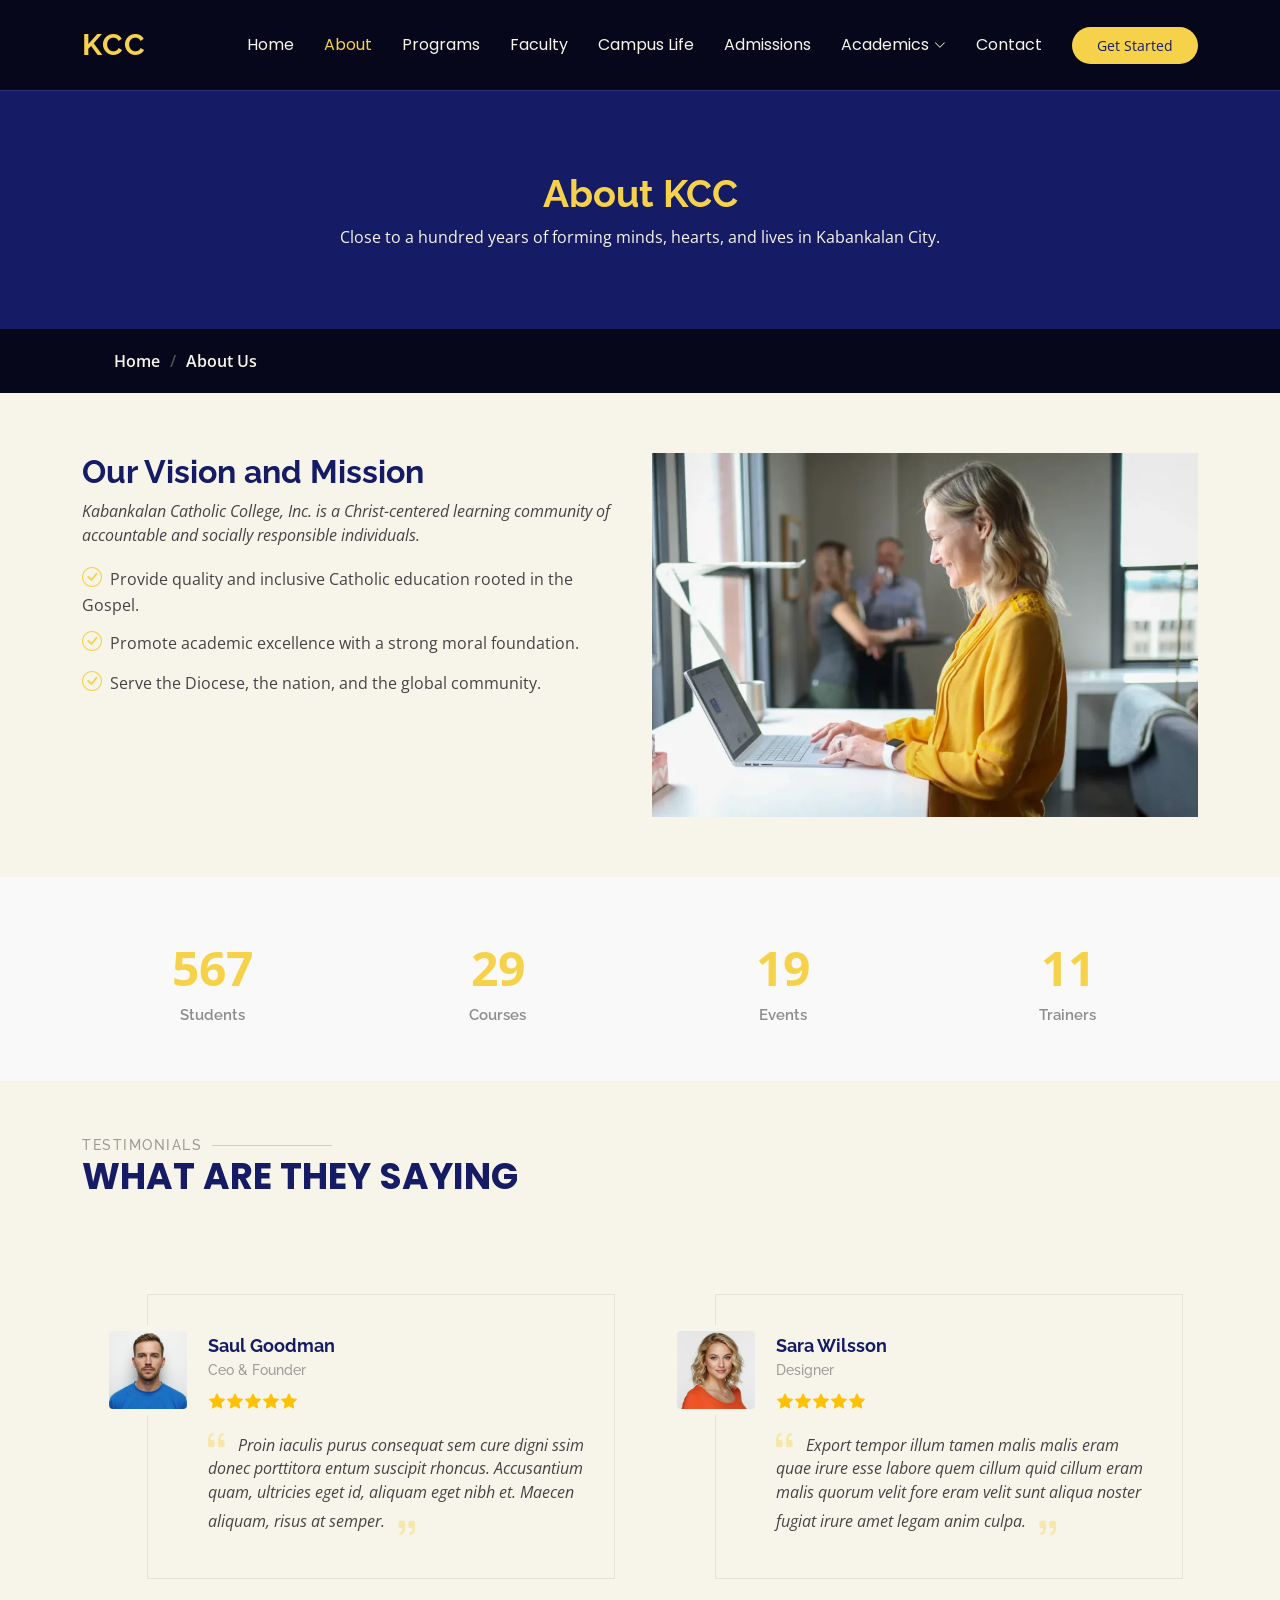
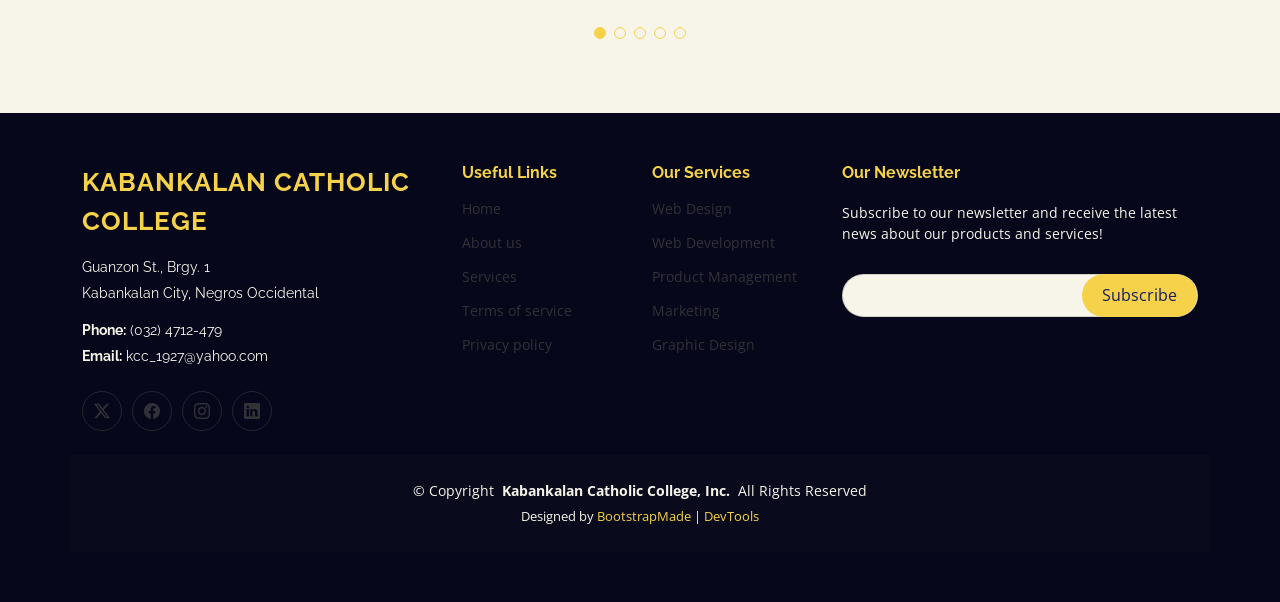
==== commit 0730f719: "changing information" ====
--- a/about.html
+++ b/about.html
@@ -4,7 +4,7 @@
 <head>
   <meta charset="utf-8">
   <meta content="width=device-width, initial-scale=1.0" name="viewport">
-  <title>About - Mentor Bootstrap Template</title>
+  <title>About KCC | Kabankalan Catholic College</title>
   <meta name="description" content="">
   <meta name="keywords" content="">
 
@@ -44,32 +44,32 @@
       <a href="index.html" class="logo d-flex align-items-center me-auto">
         <!-- Uncomment the line below if you also wish to use an image logo -->
         <!-- <img src="assets/img/logo.webp" alt=""> -->
-        <h1 class="sitename">Mentor</h1>
+        <h1 class="sitename">KCC</h1>
       </a>
 
       <nav id="navmenu" class="navmenu">
         <ul>
           <li><a href="index.html">Home<br></a></li>
           <li><a href="about.html" class="active">About</a></li>
-          <li><a href="courses.html">Courses</a></li>
-          <li><a href="trainers.html">Trainers</a></li>
-          <li><a href="events.html">Events</a></li>
-          <li><a href="pricing.html">Pricing</a></li>
-          <li class="dropdown"><a href="#"><span>Dropdown</span> <i class="bi bi-chevron-down toggle-dropdown"></i></a>
+          <li><a href="courses.html">Programs</a></li>
+          <li><a href="trainers.html">Faculty</a></li>
+          <li><a href="events.html">Campus Life</a></li>
+          <li><a href="pricing.html">Admissions</a></li>
+          <li class="dropdown"><a href="#"><span>Academics</span> <i class="bi bi-chevron-down toggle-dropdown"></i></a>
             <ul>
-              <li><a href="#">Dropdown 1</a></li>
-              <li class="dropdown"><a href="#"><span>Deep Dropdown</span> <i class="bi bi-chevron-down toggle-dropdown"></i></a>
+              <li><a href="courses.html">College Programs</a></li>
+              <li class="dropdown"><a href="#"><span>Academic Departments</span> <i class="bi bi-chevron-down toggle-dropdown"></i></a>
                 <ul>
-                  <li><a href="#">Deep Dropdown 1</a></li>
-                  <li><a href="#">Deep Dropdown 2</a></li>
-                  <li><a href="#">Deep Dropdown 3</a></li>
-                  <li><a href="#">Deep Dropdown 4</a></li>
-                  <li><a href="#">Deep Dropdown 5</a></li>
+                  <li><a href="#">Deep College Programs</a></li>
+                  <li><a href="#">Deep Senior High School</a></li>
+                  <li><a href="#">Deep Basic Education</a></li>
+                  <li><a href="#">Deep Admissions</a></li>
+                  <li><a href="#">College of Theology</a></li>
                 </ul>
               </li>
-              <li><a href="#">Dropdown 2</a></li>
-              <li><a href="#">Dropdown 3</a></li>
-              <li><a href="#">Dropdown 4</a></li>
+              <li><a href="#">Senior High School</a></li>
+              <li><a href="#">Basic Education</a></li>
+              <li><a href="pricing.html">Admissions</a></li>
             </ul>
           </li>
           <li><a href="contact.html">Contact</a></li>
@@ -90,8 +90,8 @@
         <div class="container">
           <div class="row d-flex justify-content-center text-center">
             <div class="col-lg-8">
-              <h1>About Us<br></h1>
-              <p class="mb-0">Odio et unde deleniti. Deserunt numquam exercitationem. Officiis quo odio sint voluptas consequatur ut a odio voluptatem. Sit dolorum debitis veritatis natus dolores. Quasi ratione sint. Sit quaerat ipsum dolorem.</p>
+              <h1>About KCC<br></h1>
+              <p class="mb-0">Close to a hundred years of forming minds, hearts, and lives in Kabankalan City.</p>
             </div>
           </div>
         </div>
@@ -118,15 +118,14 @@
           </div>
 
           <div class="col-lg-6 order-2 order-lg-1 content" data-aos="fade-up" data-aos-delay="200">
-            <h3>Voluptatem dignissimos provident quasi corporis</h3>
+            <h3>Our Vision and Mission</h3>
             <p class="fst-italic">
-              Lorem ipsum dolor sit amet, consectetur adipiscing elit, sed do eiusmod tempor incididunt ut labore et dolore
-              magna aliqua.
+              Kabankalan Catholic College, Inc. is a Christ-centered learning community of accountable and socially responsible individuals.
             </p>
             <ul>
-              <li><i class="bi bi-check-circle"></i> <span>Ullamco laboris nisi ut aliquip ex ea commodo consequat.</span></li>
-              <li><i class="bi bi-check-circle"></i> <span>Duis aute irure dolor in reprehenderit in voluptate velit.</span></li>
-              <li><i class="bi bi-check-circle"></i> <span>Ullamco laboris nisi ut aliquip ex ea commodo consequat. Duis aute irure dolor in reprehenderit in voluptate trideta storacalaperda mastiro dolore eu fugiat nulla pariatur.</span></li>
+              <li><i class="bi bi-check-circle"></i> <span>Provide quality and inclusive Catholic education rooted in the Gospel.</span></li>
+              <li><i class="bi bi-check-circle"></i> <span>Promote academic excellence with a strong moral foundation.</span></li>
+              <li><i class="bi bi-check-circle"></i> <span>Serve the Diocese, the nation, and the global community.</span></li>
             </ul>
           </div>
 
@@ -322,13 +321,13 @@
       <div class="row gy-4">
         <div class="col-lg-4 col-md-6 footer-about">
           <a href="index.html" class="logo d-flex align-items-center">
-            <span class="sitename">Mentor</span>
+            <span class="sitename">KABANKALAN CATHOLIC COLLEGE</span>
           </a>
           <div class="footer-contact pt-3">
-            <p>A108 Adam Street</p>
-            <p>New York, NY 535022</p>
-            <p class="mt-3"><strong>Phone:</strong> <span>+1 5589 55488 55</span></p>
-            <p><strong>Email:</strong> <span>info@example.com</span></p>
+            <p>Guanzon St., Brgy. 1</p>
+            <p>Kabankalan City, Negros Occidental</p>
+            <p class="mt-3"><strong>Phone:</strong> <span>(032) 4712-479</span></p>
+            <p><strong>Email:</strong> <span>kcc_1927@yahoo.com</span></p>
           </div>
           <div class="social-links d-flex mt-4">
             <a href=""><i class="bi bi-twitter-x"></i></a>
@@ -375,7 +374,7 @@
     </div>
 
     <div class="container copyright text-center mt-4">
-      <p>© <span>Copyright</span> <strong class="px-1 sitename">Mentor</strong> <span>All Rights Reserved</span></p>
+      <p>© <span>Copyright</span> <strong class="px-1 sitename">Kabankalan Catholic College, Inc.</strong> <span>All Rights Reserved</span></p>
       <div class="credits">
         <!-- All the links in the footer should remain intact. -->
         <!-- You can delete the links only if you've purchased the pro version. -->
--- a/assets/css/main.css
+++ b/assets/css/main.css
@@ -19,37 +19,37 @@
 
 /* Global Colors - The following color variables are used throughout the website. Updating them here will change the color scheme of the entire website */
 :root { 
-  --background-color: #ffffff; /* Background color for the entire website, including individual sections */
+  --background-color: #f7f5ea; /* Warm ivory background for the entire website */
   --default-color: #444444; /* Default color used for the majority of the text content across the entire website */
-  --heading-color: #37423b; /* Color for headings, subheadings and title throughout the website */
-  --accent-color: #5fcf80; /* Accent color that represents your brand on the website. It's used for buttons, links, and other elements that need to stand out */
-  --surface-color: #ffffff; /* The surface color is used as a background of boxed elements within sections, such as cards, icon boxes, or other elements that require a visual separation from the global background. */
-  --contrast-color: #ffffff; /* Contrast color for text, ensuring readability against backgrounds of accent, heading, or default colors. */
+  --heading-color: #151c65; /* KCC navy for headings and subheadings */
+  --accent-color: #f6d24b; /* KCC gold for links, buttons, and highlights */
+  --surface-color: #f7f5ea; /* Warm ivory surface color for cards and boxed elements */
+  --contrast-color: #151c65; /* Navy text for readability on KCC gold */
 }
 
 /* Nav Menu Colors - The following color variables are used specifically for the navigation menu. They are separate from the global colors to allow for more customization options */
 :root {
-  --nav-color: #272828;  /* The default color of the main navmenu links */
-  --nav-hover-color: #5fcf80; /* Applied to main navmenu links when they are hovered over or active */
-  --nav-mobile-background-color: #ffffff; /* Used as the background color for mobile navigation menu */
-  --nav-dropdown-background-color: #ffffff; /* Used as the background color for dropdown items that appear when hovering over primary navigation items */
-  --nav-dropdown-color: #272828; /* Used for navigation links of the dropdown items in the navigation menu. */
-  --nav-dropdown-hover-color: #5fcf80; /* Similar to --nav-hover-color, this color is applied to dropdown navigation links when they are hovered over. */
+  --nav-color: #f7f5ea;  /* Ivory main navmenu links */
+  --nav-hover-color: #f6d24b; /* Applied to main navmenu links when they are hovered over or active */
+  --nav-mobile-background-color: #06071a; /* Used as the background color for mobile navigation menu */
+  --nav-dropdown-background-color: #06071a; /* Used as the background color for dropdown items that appear when hovering over primary navigation items */
+  --nav-dropdown-color: #f7f5ea; /* Ivory dropdown navigation links */
+  --nav-dropdown-hover-color: #f6d24b; /* Similar to --nav-hover-color, this color is applied to dropdown navigation links when they are hovered over. */
 }
 
 /* Color Presets - These classes override global colors when applied to any section or element, providing reuse of the sam color scheme. */
 
 .light-background {
   --background-color: #f9f9f9;
-  --surface-color: #ffffff;
+  --surface-color: #f7f5ea;
 }
 
 .dark-background {
-  --background-color: #060606;
-  --default-color: #ffffff;
-  --heading-color: #ffffff;
-  --surface-color: #252525;
-  --contrast-color: #ffffff;
+  --background-color: #06071a;
+  --default-color: #f7f5ea;
+  --heading-color: #f7f5ea;
+  --surface-color: #151c65;
+  --contrast-color: #f7f5ea;
 }
 
 /* Smooth scroll */
@@ -92,7 +92,7 @@
 .email-form .error-message {
   display: none;
   background: #df1529;
-  color: #ffffff;
+  color: #f7f5ea;
   text-align: left;
   padding: 15px;
   margin-bottom: 24px;
@@ -101,7 +101,7 @@
 
 .email-form .sent-message {
   display: none;
-  color: #ffffff;
+  color: #f7f5ea;
   background: #059652;
   text-align: center;
   padding: 15px;
@@ -179,7 +179,7 @@
   height: 0;
   border-top: 10px solid transparent;
   border-bottom: 10px solid transparent;
-  border-left: 15px solid #fff;
+  border-left: 15px solid #f7f5ea;
   z-index: 100;
   transition: all 400ms cubic-bezier(0.55, 0.055, 0.675, 0.19);
 }
@@ -195,7 +195,7 @@
   border: none;
   border-top: 10px solid transparent;
   border-bottom: 10px solid transparent;
-  border-left: 15px solid #fff;
+  border-left: 15px solid #f7f5ea;
   z-index: 200;
   animation: none;
   border-radius: 0;
@@ -222,8 +222,8 @@
 # Global Header
 --------------------------------------------------------------*/
 .header {
-  color: var(--default-color);
-  background-color: var(--background-color);
+  color: #f7f5ea;
+  background-color: #06071a;
   padding: 15px 0;
   transition: all 0.5s;
   z-index: 997;
@@ -498,7 +498,7 @@
   }
 
   .mobile-nav-active .mobile-nav-toggle {
-    color: #fff;
+    color: #f7f5ea;
     position: absolute;
     font-size: 32px;
     top: 15px;
@@ -524,8 +524,8 @@
 # Global Footer
 --------------------------------------------------------------*/
 .footer {
-  color: var(--default-color);
-  background-color: var(--background-color);
+  color: #f7f5ea;
+  background-color: #06071a;
   font-size: 14px;
   padding-bottom: 50px;
   position: relative;
@@ -549,7 +549,7 @@
   font-weight: 700;
   letter-spacing: 1px;
   font-family: var(--heading-font);
-  color: var(--heading-color);
+  color: #f6d24b;
 }
 
 .footer .footer-about p {
@@ -577,6 +577,7 @@
 }
 
 .footer h4 {
+  color: #f6d24b;
   font-size: 16px;
   font-weight: bold;
   position: relative;
@@ -698,7 +699,7 @@
   position: fixed;
   top: calc(50% - 30px);
   left: calc(50% - 30px);
-  border: 6px solid #ffffff;
+  border: 6px solid #f7f5ea;
   border-color: var(--accent-color) transparent var(--accent-color) transparent;
   border-radius: 50%;
   width: 60px;
@@ -763,9 +764,9 @@
 # Global Page Titles & Breadcrumbs
 --------------------------------------------------------------*/
 .page-title {
-  --default-color: var(--contrast-color);
-  --background-color: var(--accent-color);
-  --heading-color: var(--contrast-color);
+  --default-color: #f7f5ea;
+  --background-color: #151c65;
+  --heading-color: #f6d24b;
   color: var(--default-color);
   background-color: var(--background-color);
   position: relative;
@@ -782,7 +783,7 @@
 }
 
 .page-title nav {
-  background-color: color-mix(in srgb, var(--accent-color) 90%, black 5%);
+  background-color: #06071a;
   padding: 20px 0;
 }
 
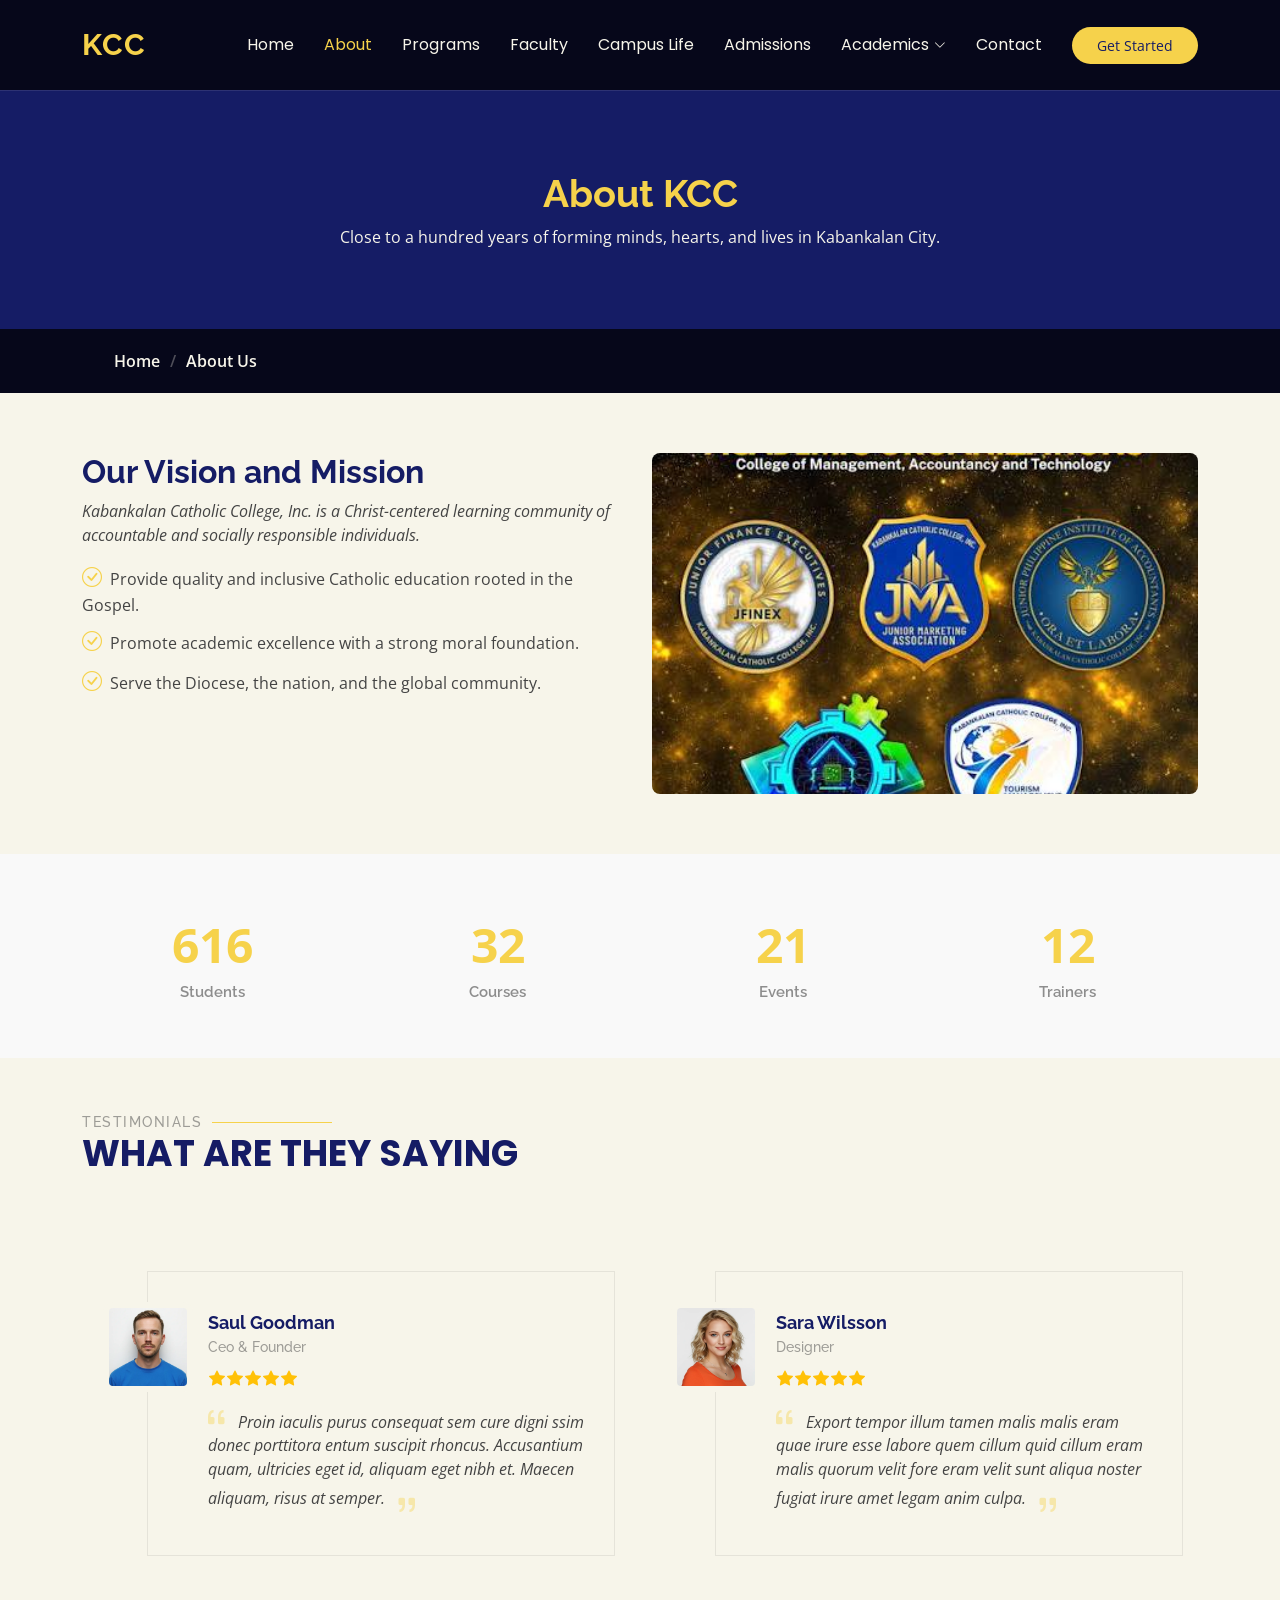
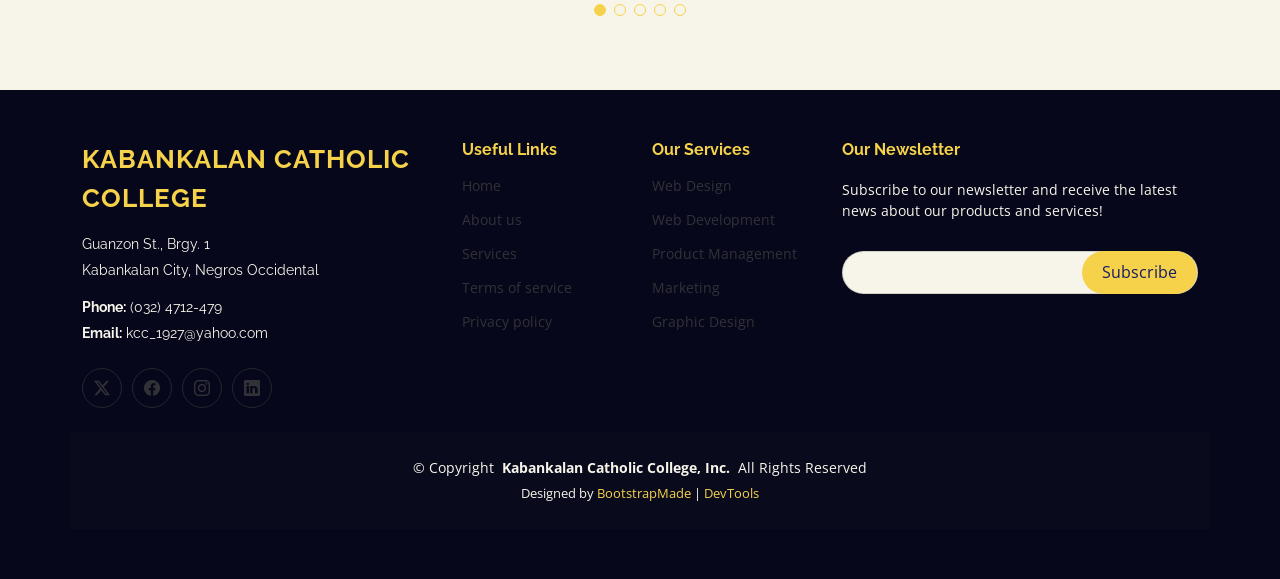
==== commit 919447c7: "putting image changing information" ====
--- a/about.html
+++ b/about.html
@@ -60,10 +60,10 @@
               <li><a href="courses.html">College Programs</a></li>
               <li class="dropdown"><a href="#"><span>Academic Departments</span> <i class="bi bi-chevron-down toggle-dropdown"></i></a>
                 <ul>
-                  <li><a href="#">Deep College Programs</a></li>
-                  <li><a href="#">Deep Senior High School</a></li>
-                  <li><a href="#">Deep Basic Education</a></li>
-                  <li><a href="#">Deep Admissions</a></li>
+                  <li><a href="#">College Departments</a></li>
+                  <li><a href="#">Senior High Strands</a></li>
+                  <li><a href="#">Elementary and Junior High</a></li>
+                  <li><a href="#">Enrollment Requirements</a></li>
                   <li><a href="#">College of Theology</a></li>
                 </ul>
               </li>
@@ -114,7 +114,7 @@
         <div class="row gy-4">
 
           <div class="col-lg-6 order-1 order-lg-2" data-aos="fade-up" data-aos-delay="100">
-            <img src="assets/img/about/about-1.webp" class="img-fluid" alt="">
+            <img src="assets/img/program.png" class="img-fluid" alt="">
           </div>
 
           <div class="col-lg-6 order-2 order-lg-1 content" data-aos="fade-up" data-aos-delay="200">
--- a/assets/css/main.css
+++ b/assets/css/main.css
@@ -85,6 +85,69 @@
 h6 {
   color: var(--heading-color);
   font-family: var(--heading-font);
+}
+
+/* Consistent image presentation across page layouts */
+img {
+  max-width: 100%;
+}
+
+.about .img-fluid,
+.about-us .img-fluid,
+.course-details .course-header .course-image,
+.events .card-img {
+  overflow: hidden;
+  border-radius: 8px;
+}
+
+.about .img-fluid,
+.about-us .img-fluid {
+  width: 100%;
+  aspect-ratio: 16 / 10;
+  object-fit: cover;
+}
+
+.courses .course-item > img,
+.course-details .course-header .course-image img {
+  width: 100%;
+  height: 240px;
+  object-fit: cover;
+}
+
+.course-details .course-header .course-image img {
+  height: 400px;
+}
+
+.trainers-index .member img,
+.trainers .member .member-img img {
+  width: 100%;
+  aspect-ratio: 4 / 5;
+  object-fit: cover;
+  object-position: center top;
+}
+
+.events .card-img img {
+  width: 100%;
+  height: 280px;
+  object-fit: cover;
+}
+
+.course-details .tabs .tab-pane img {
+  width: 100%;
+  aspect-ratio: 16 / 10;
+  object-fit: cover;
+  border-radius: 8px;
+}
+
+@media (max-width: 768px) {
+  .courses .course-item > img,
+  .events .card-img img {
+    height: 220px;
+  }
+
+  .course-details .course-header .course-image img {
+    height: 260px;
+  }
 }
 
 /* Email Form Messages
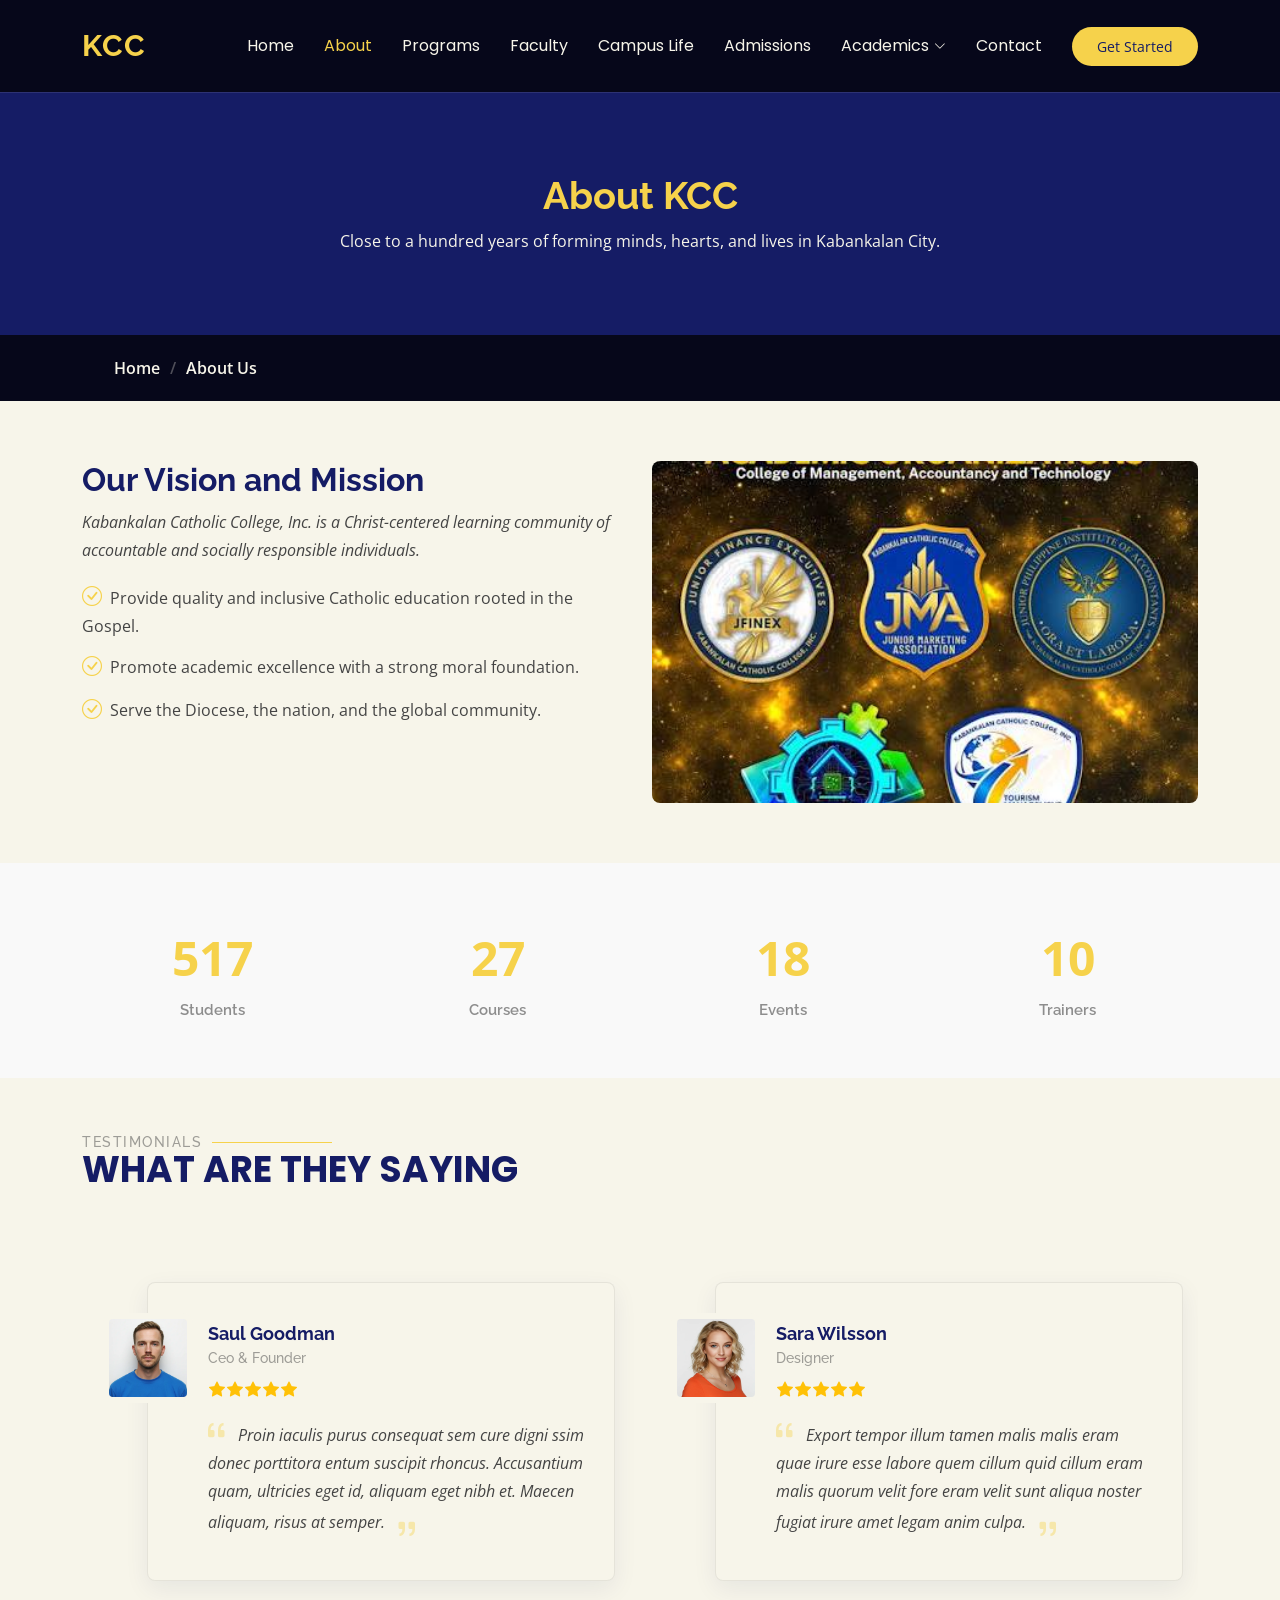
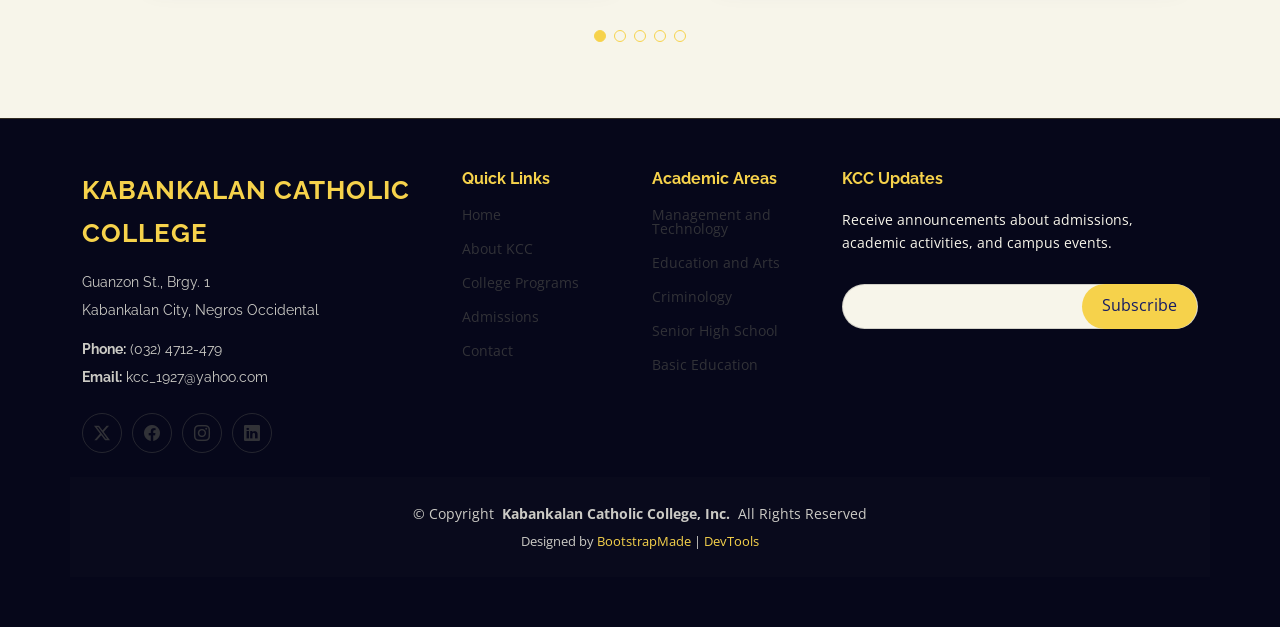
==== commit 6da365b4: "make the layout clean" ====
--- a/about.html
+++ b/about.html
@@ -338,30 +338,30 @@
         </div>
 
         <div class="col-lg-2 col-md-3 footer-links">
-          <h4>Useful Links</h4>
+          <h4>Quick Links</h4>
           <ul>
-            <li><a href="#">Home</a></li>
-            <li><a href="#">About us</a></li>
-            <li><a href="#">Services</a></li>
-            <li><a href="#">Terms of service</a></li>
-            <li><a href="#">Privacy policy</a></li>
+            <li><a href="index.html">Home</a></li>
+            <li><a href="about.html">About KCC</a></li>
+            <li><a href="courses.html">College Programs</a></li>
+            <li><a href="pricing.html">Admissions</a></li>
+            <li><a href="contact.html">Contact</a></li>
           </ul>
         </div>
 
         <div class="col-lg-2 col-md-3 footer-links">
-          <h4>Our Services</h4>
+          <h4>Academic Areas</h4>
           <ul>
-            <li><a href="#">Web Design</a></li>
-            <li><a href="#">Web Development</a></li>
-            <li><a href="#">Product Management</a></li>
-            <li><a href="#">Marketing</a></li>
-            <li><a href="#">Graphic Design</a></li>
+            <li><a href="courses.html">Management and Technology</a></li>
+            <li><a href="courses.html">Education and Arts</a></li>
+            <li><a href="courses.html">Criminology</a></li>
+            <li><a href="#">Senior High School</a></li>
+            <li><a href="#">Basic Education</a></li>
           </ul>
         </div>
 
         <div class="col-lg-4 col-md-12 footer-newsletter">
-          <h4>Our Newsletter</h4>
-          <p>Subscribe to our newsletter and receive the latest news about our products and services!</p>
+          <h4>KCC Updates</h4>
+          <p>Receive announcements about admissions, academic activities, and campus events.</p>
           <form action="#" method="post" class="email-form">
             <div class="newsletter-form"><input type="email" name="email"><input type="submit" value="Subscribe"></div>
             <div class="loading">Loading</div>
--- a/assets/css/main.css
+++ b/assets/css/main.css
@@ -64,6 +64,8 @@
   color: var(--default-color);
   background-color: var(--background-color);
   font-family: var(--default-font);
+  line-height: 1.65;
+  -webkit-font-smoothing: antialiased;
 }
 
 a {
@@ -147,6 +149,129 @@
 
   .course-details .course-header .course-image img {
     height: 260px;
+  }
+}
+
+/* Final visual refinements */
+.container,
+.container-fluid,
+.container-xl {
+  --bs-gutter-x: 1.5rem;
+}
+
+.main p {
+  line-height: 1.75;
+}
+
+.page-title .heading {
+  padding: 64px 0;
+}
+
+.page-title .heading h1 {
+  font-size: 42px;
+  letter-spacing: 0;
+}
+
+section,
+.section {
+  padding: 72px 0;
+}
+
+.section-title {
+  padding-bottom: 44px;
+}
+
+.section-title p {
+  line-height: 1.25;
+}
+
+.course-item,
+.trainers-index .member,
+.events .card,
+.pricing .pricing-item,
+.testimonials .testimonial-item,
+.course-details .course-sidebar .pricing-card,
+.course-details .course-sidebar .course-info-card,
+.course-details .course-sidebar .course-tags,
+.course-details .course-content .what-you-learn {
+  border-radius: 8px;
+}
+
+.courses .course-item,
+.trainers-index .member,
+.events .card-body,
+.pricing .pricing-item,
+.testimonials .testimonial-item,
+.course-details .course-sidebar .pricing-card,
+.course-details .course-sidebar .course-info-card,
+.course-details .course-sidebar .course-tags {
+  box-shadow: 0 8px 24px rgba(21, 28, 101, 0.07);
+}
+
+.courses .course-content {
+  padding: 22px;
+}
+
+.courses .course-content h3,
+.trainers-index .member h4,
+.events .card-title,
+.pricing .pricing-item h3 {
+  line-height: 1.35;
+}
+
+.features .features-item {
+  border-radius: 6px;
+  box-shadow: 0 5px 18px rgba(21, 28, 101, 0.05);
+}
+
+.why-us .why-box,
+.why-us .icon-box {
+  border-radius: 8px;
+}
+
+.footer {
+  border-top: 1px solid rgba(246, 210, 75, 0.18);
+}
+
+.footer .footer-links ul a,
+.footer .footer-about p,
+.footer .footer-contact p,
+.footer .copyright {
+  color: color-mix(in srgb, var(--nav-dropdown-color), transparent 18%);
+}
+
+.footer .footer-newsletter .newsletter-form {
+  border-radius: 6px;
+  border-color: rgba(21, 28, 101, 0.16);
+}
+
+.footer .footer-newsletter .newsletter-form input[type=submit] {
+  border-radius: 6px;
+}
+
+.contact .email-form input[type=text],
+.contact .email-form input[type=email],
+.contact .email-form textarea {
+  border-radius: 6px;
+  min-height: 46px;
+}
+
+.contact .email-form textarea {
+  min-height: 150px;
+}
+
+@media (max-width: 1199px) {
+  section,
+  .section {
+    padding: 56px 0;
+  }
+
+  .page-title .heading {
+    padding: 48px 0;
+  }
+
+  .page-title .heading h1 {
+    font-size: 34px;
   }
 }
 
@@ -2306,5 +2431,5 @@
 # Starter Section Section
 --------------------------------------------------------------*/
 .starter-section {
-  /* Add your styles here */
+  min-height: 280px;
 }
